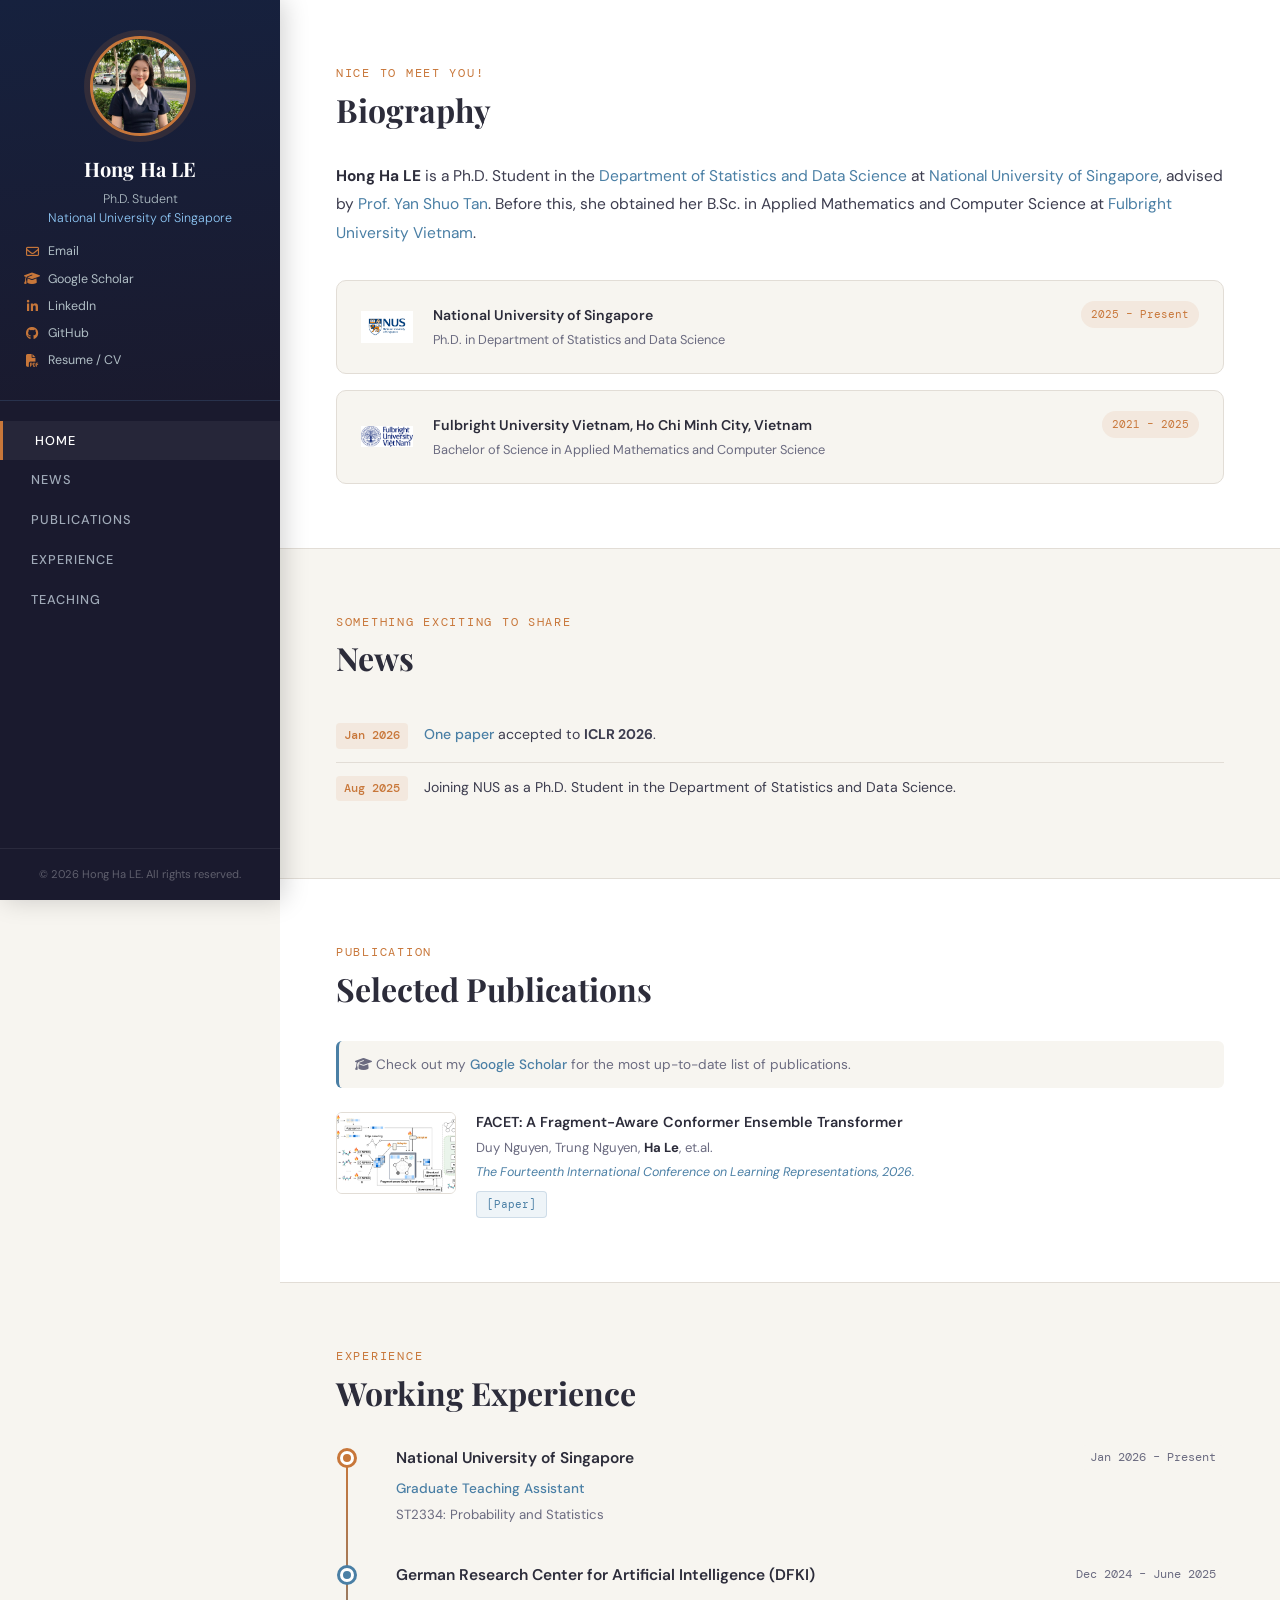
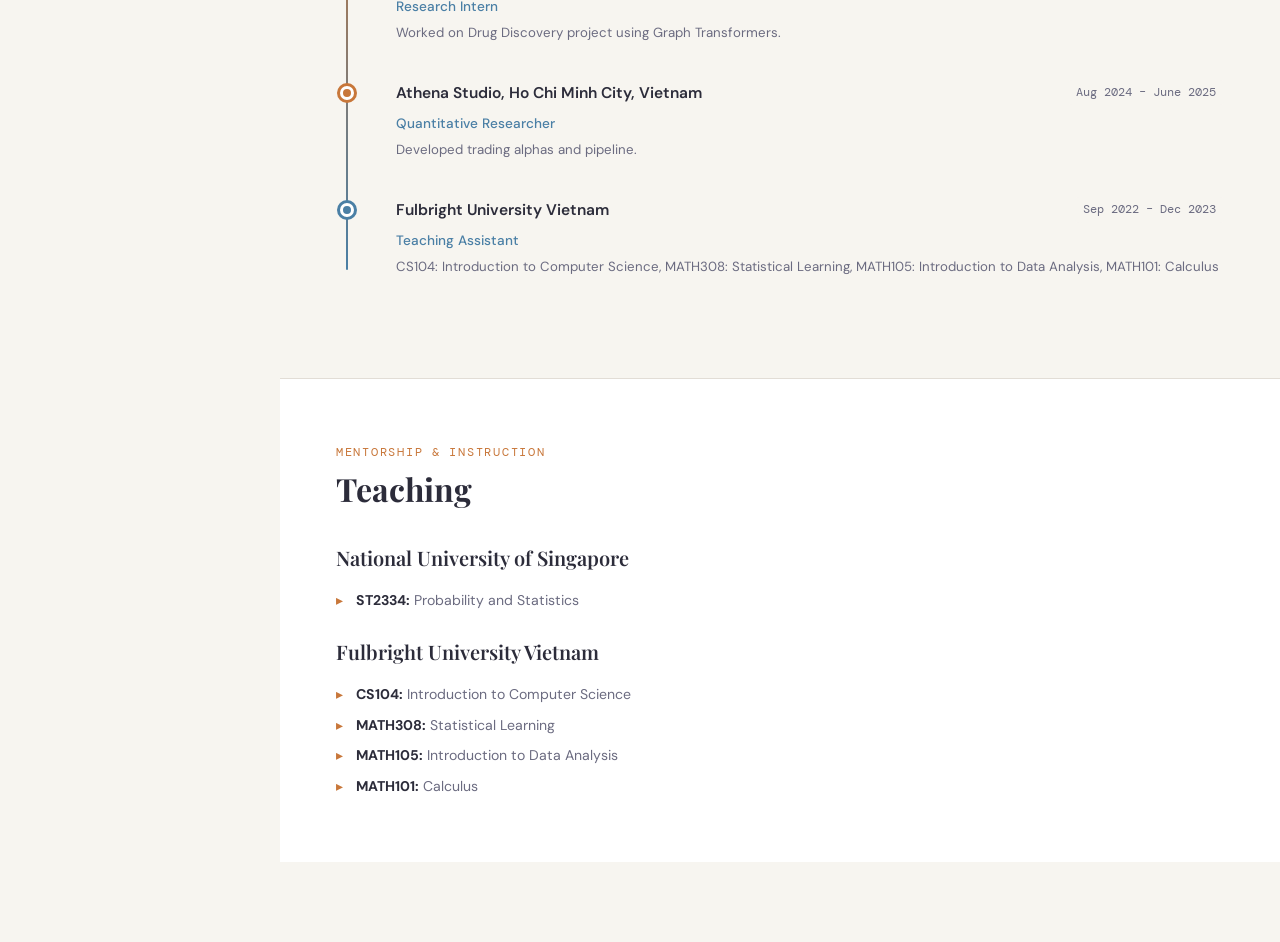
==== index.html @ c708ef9e "Initial portfolio deployment" ====
<!DOCTYPE HTML>
<html lang="en">

<head>
  <meta charset="utf-8">
  <meta name="viewport" content="width=device-width, initial-scale=1">
  <title> Ha Le</title>
  <link
    href="https://fonts.googleapis.com/css2?family=Playfair+Display:ital,wght@0,400;0,600;0,700;1,400&family=DM+Sans:wght@300;400;500;600&family=DM+Mono:wght@400;500&display=swap"
    rel="stylesheet">
  <link rel="stylesheet" href="https://cdnjs.cloudflare.com/ajax/libs/font-awesome/6.5.0/css/all.min.css">
  <link rel="stylesheet" href="css/style.css">
  <link rel="icon" type="image/jpeg" href="images/avatar.jpg">
</head>

<body>

  <!-- Mobile menu button -->
  <button class="mobile-toggle" id="mobileToggle" aria-label="Open menu">
    <i class="fa fa-bars"></i> Menu
  </button>

  <!-- ── SIDEBAR ──────────────────────────────────────────── -->
  <aside id="sidebar">
    <div class="sidebar-top">
      <div class="avatar-wrap">
        <!-- Replace src with your photo, or remove img for the placeholder icon -->
        <img src="images/avatar.jpg" alt="Hong Ha LE">
        <div class="avatar-placeholder"><i class="fa-solid fa-user"></i></div>
      </div>
      <div class="sidebar-name">Hong Ha LE</div>
      <div class="sidebar-role">
        Ph.D. Student<br>
        <a href="https://nus.edu.sg" target="_blank">National University of Singapore</a>
      </div>
      <div class="sidebar-links">
        <a href="mailto:hongha@u.nus.edu"><i class="fa-regular fa-envelope"></i> Email </a>
        <a href="https://scholar.google.com/citations?user=NXaNcBgAAAAJ&hl=en" target="_blank"><i
            class="fa-solid fa-graduation-cap"></i> Google Scholar</a>
        <a href="https://www.linkedin.com/in/hale30/" target="_blank"><i class="fa-brands fa-linkedin-in"></i>
          LinkedIn</a>
        <a href="https://github.com/lthha" target="_blank"><i class="fa-brands fa-github"></i> GitHub</a>
        <a href="resume.pdf" target="_blank"><i class="fa-solid fa-file-pdf"></i> Resume / CV</a>
      </div>
    </div>

    <nav>
      <ul>
        <li><a href="#home" class="nav-link active">Home</a></li>
        <li><a href="#news" class="nav-link">News</a></li>
        <li><a href="#publications" class="nav-link">Publications</a></li>
        <li><a href="#experience" class="nav-link">Experience</a></li>
        <!-- <li><a href="#research" class="nav-link">Research</a></li> -->
        <!-- <li><a href="#blog" class="nav-link">Blog</a></li> -->
        <li><a href="#teaching" class="nav-link">Teaching</a></li>
        <!-- <li><a href="#misc" class="nav-link">Misc</a></li> -->
      </ul>
    </nav>

    <div class="sidebar-footer">
      &copy; <span id="year"></span> Hong Ha LE. All rights reserved.
    </div>
  </aside>

  <!-- ── MAIN ─────────────────────────────────────────────── -->
  <main id="main">

    <!-- HOME -->
    <section class="section" id="home">
      <div class="fade-in">
        <div class="section-meta">Nice to meet you!</div>
        <h2 class="section-title">Biography</h2>
      </div>

      <p class="bio-text fade-in">
        <strong>Hong Ha LE</strong> is a Ph.D. Student in the <a href="https://www.stat.nus.edu.sg/">Department of
          Statistics and Data Science</a>
        at <a href="https://nus.edu.sg">National University of Singapore</a>, advised by <a
          href="https://sites.google.com/view/yanshuotan/">Prof. Yan Shuo Tan</a>.
        <!-- Her research focuses on In-context Learning. -->
        Before this, she obtained her B.Sc. in Applied Mathematics and Computer Science at <a
          href="https://fulbright.edu.vn/">Fulbright University Vietnam</a>.
      </p>

      <div class="edu-cards fade-in">
        <div class="edu-card">
          <img class="edu-logo" style="object-fit: contain; background: transparent;"
            src="images/nus_logo_full-horizontal.jpg" alt="NUS">
          <div class="edu-info">
            <h4>National University of Singapore</h4>
            <p>Ph.D. in Department of Statistics and Data Science</p>
          </div>
          <span class="edu-badge">2025 – Present</span>
        </div>
        <div class="edu-card">
          <img class="edu-logo" style="object-fit: contain; background: transparent;" src="images/fulbright_logo.webp"
            alt="Fulbright">
          <div class="edu-info">
            <h4>Fulbright University Vietnam, Ho Chi Minh City, Vietnam</h4>
            <p>Bachelor of Science in Applied Mathematics and Computer Science</p>
          </div>
          <span class="edu-badge">2021 – 2025</span>
        </div>
      </div>
    </section>

    <!-- NEWS -->
    <section class="section" id="news">
      <div class="fade-in">
        <div class="section-meta">Something Exciting to Share</div>
        <h2 class="section-title">News</h2>
      </div>

      <ul class="news-list">
        <li class="news-item fade-in">
          <span class="news-date">Jan 2026</span>
          <span class="news-text"><a href="https://openreview.net/pdf?id=cpwbXHvd2h">One paper</a> accepted to
            <strong>ICLR 2026</strong>.</span>
        </li>
        <li class="news-item fade-in">
          <span class="news-date">Aug 2025</span>
          <span class="news-text">Joining NUS as a Ph.D. Student in the Department of Statistics and Data
            Science.</span>
        </li>
      </ul>
    </section>

    <!-- PUBLICATIONS -->
    <section class="section" id="publications">
      <div class="fade-in">
        <div class="section-meta">Publication</div>
        <h2 class="section-title">Selected Publications</h2>
      </div>

      <div class="scholar-note fade-in">
        <i class="fa-solid fa-graduation-cap"></i>
        Check out my <a href="https://scholar.google.com/citations?user=NXaNcBgAAAAJ&hl=en" target="_blank">Google
          Scholar</a> for the most up-to-date list of publications.
      </div>

      <div class="pub-list">

        <div class="pub-item fade-in">
          <div class="pub-thumb">
            <img src="images/publications/FACET.png" alt="FACET">
          </div>
          <div class="pub-body">
            <div class="pub-title">FACET: A Fragment-Aware Conformer Ensemble Transformer</div>
            <div class="pub-authors">Duy Nguyen, Trung Nguyen, <strong>Ha Le</strong>, et.al.</div>
            <div class="pub-venue">The Fourteenth International Conference on Learning Representations, 2026.</div>
            <div class="pub-links">
              <a class="pub-link" href="https://openreview.net/pdf?id=cpwbXHvd2h" target="_blank">[Paper]</a>
            </div>
          </div>
        </div>
      </div>
    </section>

    <!-- EXPERIENCE -->
    <section class="section" id="experience">
      <div class="fade-in">
        <div class="section-meta">Experience</div>
        <h2 class="section-title">Working Experience</h2>
      </div>

      <div class="timeline">
        <div class="timeline-item">
          <div class="timeline-dot"></div>
          <div class="tl-header">
            <div class="tl-company"><a href="https://nus.edu.sg/" target="_blank">National University of
                Singapore</a></div>
            <span class="tl-date">Jan 2026 – Present</span>
          </div>
          <div class="tl-role">Graduate Teaching Assistant</div>
          <div class="tl-desc">ST2334: Probability and Statistics</div>
        </div>

        <div class="timeline-item">
          <div class="timeline-dot"></div>
          <div class="tl-header">
            <div class="tl-company"><a href="https://www.dfki.de/en" target="_blank">German Research Center for
                Artificial Intelligence (DFKI)</a></div>
            <span class="tl-date">Dec 2024 – June 2025</span>
          </div>
          <div class="tl-role">Research Intern</div>
          <div class="tl-desc">Worked on Drug Discovery project using Graph Transformers.</div>
        </div>

        <div class="timeline-item">
          <div class="timeline-dot"></div>
          <div class="tl-header">
            <div class="tl-company"><a href="https://athena.studio/" target="_blank">Athena Studio, Ho Chi Minh City,
                Vietnam</a></div>
            <span class="tl-date">Aug 2024 – June 2025</span>
          </div>
          <div class="tl-role">Quantitative Researcher</div>
          <div class="tl-desc">Developed trading alphas and pipeline.</div>
        </div>

        <div class="timeline-item">
          <div class="timeline-dot"></div>
          <div class="tl-header">
            <div class="tl-company"><a href="https://fulbright.edu.vn/" target="_blank">Fulbright University Vietnam</a>
            </div>
            <span class="tl-date">Sep 2022 – Dec 2023</span>
          </div>
          <div class="tl-role">Teaching Assistant</div>
          <div class="tl-desc">CS104: Introduction to Computer Science, MATH308: Statistical Learning, MATH105:
            Introduction to Data Analysis, MATH101: Calculus</div>
        </div>

      </div>
    </section>

    <!-- RESEARCH (commented out)
    <section class="section" id="research">
      <div class="fade-in">
        <div class="section-meta">Research Activities</div>
        <h2 class="section-title">On-going Projects</h2>
      </div>

      <div class="project-cards">

        <div class="proj-card fade-in">
          <div class="proj-img">
            🔬
          </div>
          <div class="proj-body">
            <div class="proj-title">Project Title One <a href="#" target="_blank">[Project Page]</a></div>
            <p class="proj-meta"><strong>Your Name</strong> leads the AI/ML component of this project.</p>
            <p class="proj-pi"><em>PI:</em> Prof. Advisor Name. <em>Collaborators:</em> Name A, Name B.</p>
          </div>
        </div>

      </div>

      <div class="services-section fade-in">
        <h3>Services</h3>
      </div>
    </section>
    -->

    <!-- BLOG (commented out)
    <section class="section" id="blog">
      <div class="fade-in">
        <div class="section-meta">Thoughts & Writing</div>
        <h2 class="section-title">Blog</h2>
      </div>

      <div class="blog-grid">

        <article class="blog-card fade-in">
          <div class="blog-card-top">
            <span class="blog-tag">Research</span>
            <span class="blog-date">Mar 2026</span>
          </div>
          <h3 class="blog-title">
            <a href="post.html?post=coursework">Empirical Transfer Bounds in ICL</a>
          </h3>
          <p class="blog-excerpt">
            A short 1–2 sentence summary of what this post is about. Keep it punchy so readers want to click through.
          </p>
          <a class="blog-read-more" href="post.html?post=coursework">Read more →</a>
        </article>

      </div>
    </section>
    -->

    <!-- ── TEACHING ──────────────────────────────────────── -->
    <section class="section" id="teaching">
      <div class="fade-in">
        <div class="section-meta">Mentorship & Instruction</div>
        <h2 class="section-title">Teaching</h2>
      </div>

      <div class="services-section fade-in">
        <h3>National University of Singapore</h3>
        <ul class="service-list" style="margin-bottom: 24px;">
          <li><b>ST2334:</b> Probability and Statistics</li>
        </ul>

        <h3>Fulbright University Vietnam</h3>
        <ul class="service-list">
          <li><b>CS104:</b> Introduction to Computer Science</li>
          <li><b>MATH308:</b> Statistical Learning</li>
          <li><b>MATH105:</b> Introduction to Data Analysis</li>
          <li><b>MATH101:</b> Calculus</li>
        </ul>
      </div>
    </section>

    <!--
    <section class="section" id="misc">
      <div class="fade-in">
        <div class="section-meta">About Me & Memorable Moments</div>
        <h2 class="section-title">Miscellaneous</h2>
      </div>

      <div class="misc-grid">
        <div class="misc-card fade-in">
          <div class="misc-card-placeholder">🏆</div>
          <div class="misc-card-body">
            <div class="misc-card-title">Award Name – Institution</div>
            <div class="misc-card-date">April 2025</div>
          </div>
        </div>
      </div>

      <div class="collapse-panels fade-in">
        <div class="cpanel" id="cp-news">
          <div class="cpanel-header" onclick="togglePanel('cp-news')">
            In the News
            <i class="fa fa-chevron-down cpanel-chevron"></i>
          </div>
          <div class="cpanel-body">
            <div class="cpanel-inner">
              <ol>
                <li><a href="#" target="_blank">News article title – Source, Year</a></li>
                <li><a href="#" target="_blank">Another news feature or interview</a></li>
                <li><a href="#" target="_blank">Press coverage or media appearance</a></li>
              </ol>
            </div>
          </div>
        </div>

        <div class="cpanel" id="cp-achiev">
          <div class="cpanel-header" onclick="togglePanel('cp-achiev')">
            Undergraduate Achievements
            <i class="fa fa-chevron-down cpanel-chevron"></i>
          </div>
          <div class="cpanel-body">
            <div class="cpanel-inner">
              <ol>
                <li>Regional Winner in [Field] – <a href="#" target="_blank">Award Program Name</a></li>
                <li>First prize in [Competition Name], Year</li>
                <li>Third prize in <a href="#" target="_blank">Challenge Name</a></li>
              </ol>
            </div>
          </div>
        </div>

        <div class="cpanel" id="cp-about">
          <div class="cpanel-header" onclick="togglePanel('cp-about')">
            About Me
            <i class="fa fa-chevron-down cpanel-chevron"></i>
          </div>
          <div class="cpanel-body">
            <div class="cpanel-inner">
              <ul>
                <li>I was born in <a href="#" target="_blank">City, Country</a>. [A fun personal fact or link!]</li>
                <li>In my free time I enjoy [hobby 1], [hobby 2], and [hobby 3].</li>
                <li>Favorite quote: <em>"Quote that inspires you."</em></li>
              </ul>
            </div>
          </div>
        </div>
      </div>

      <div class="visitors-map-wrap fade-in">
        <div class="visitors-map-label">🌏 Visitors around the world</div>
        <script type="text/javascript" id="clustrmaps" src="//clustrmaps.com/map_v2.js?d=YOUR_MAP_ID&cl=ffffff&w=a"></script>
        <noscript>
          <a href="https://clustrmaps.com" title="Visitor Map">
            <img src="//clustrmaps.com/map_v2.png?d=YOUR_MAP_ID" alt="Visitor Map" style="width:100%;border-radius:12px;" />
          </a>
        </noscript>
      </div>
    </section>
    -->

  </main>

  <script src="js/main.js"></script>
</body>

</html>
---- css/style.css ----
/* ── RESET & VARIABLES ─────────────────────────────── */
*,
*::before,
*::after {
  box-sizing: border-box;
  margin: 0;
  padding: 0;
}

:root {
  --bg: #f7f5f0;
  --surface: #ffffff;
  --sidebar: #1a1a2e;
  --sidebar-alt: #16213e;
  --accent: #c8773a;
  --accent2: #4a7fa5;
  --text: #2c2c3a;
  --muted: #6b6b80;
  --border: #e2ddd6;
  --tag-bg: #eef4f8;
  --timeline-line: #d0c9be;
  --serif: 'Playfair Display', Georgia, serif;
  --sans: 'DM Sans', sans-serif;
  --mono: 'DM Mono', monospace;
  --sidebar-w: 280px;
  --trans: 0.25s ease;
}

html {
  scroll-behavior: smooth;
}

body {
  font-family: var(--sans);
  background: var(--bg);
  color: var(--text);
  display: flex;
  min-height: 100vh;
  font-size: 15px;
  line-height: 1.7;
}

a {
  color: var(--accent2);
  text-decoration: none;
  transition: color var(--trans);
}

a:hover {
  color: var(--accent);
}

/* ── SIDEBAR ────────────────────────────────────────── */
#sidebar {
  position: fixed;
  top: 0;
  left: 0;
  width: var(--sidebar-w);
  height: 100vh;
  background: var(--sidebar);
  color: #e8e4da;
  display: flex;
  flex-direction: column;
  overflow-y: auto;
  z-index: 100;
  box-shadow: 4px 0 24px rgba(0, 0, 0, 0.18);
}

.sidebar-top {
  padding: 36px 24px 28px;
  text-align: center;
  border-bottom: 1px solid rgba(255, 255, 255, 0.08);
  background: linear-gradient(175deg, var(--sidebar-alt) 0%, var(--sidebar) 100%);
}

.avatar-wrap {
  width: 100px;
  height: 100px;
  border-radius: 50%;
  margin: 0 auto 16px;
  border: 3px solid var(--accent);
  overflow: hidden;
  background: #2d3561;
  display: flex;
  align-items: center;
  justify-content: center;
  box-shadow: 0 0 0 6px rgba(200, 119, 58, 0.15);
  position: relative;
}

.avatar-wrap img {
  position: absolute;
  top: 0;
  left: 0;
  width: 100%;
  height: 100%;
  object-fit: cover;
  z-index: 2;
}

.avatar-placeholder {
  font-size: 40px;
  color: rgba(255, 255, 255, 0.4);
  z-index: 1;
}

.sidebar-name {
  font-family: var(--serif);
  font-size: 1.25rem;
  font-weight: 700;
  color: #fff;
  letter-spacing: 0.01em;
  margin-bottom: 4px;
}

.sidebar-role {
  font-size: 0.78rem;
  color: #b0bec5;
  font-weight: 300;
  margin-bottom: 4px;
  line-height: 1.5;
}

.sidebar-role a {
  color: #90caf9;
}

.sidebar-role a:hover {
  color: var(--accent);
}

.sidebar-links {
  margin-top: 14px;
  display: flex;
  flex-direction: column;
  gap: 6px;
  text-align: left;
}

.sidebar-links a {
  color: #b0bec5;
  font-size: 0.78rem;
  display: flex;
  align-items: center;
  gap: 8px;
  transition: color var(--trans);
}

.sidebar-links a:hover {
  color: var(--accent);
}

.sidebar-links i {
  width: 16px;
  text-align: center;
  color: var(--accent);
  font-size: 0.8rem;
}

/* NAV */
#sidebar nav {
  padding: 20px 0;
  flex: 1;
}

#sidebar nav ul {
  list-style: none;
}

#sidebar nav ul li a {
  display: block;
  padding: 9px 28px;
  color: #a0aab8;
  font-size: 0.8rem;
  font-weight: 500;
  letter-spacing: 0.08em;
  text-transform: uppercase;
  transition: all var(--trans);
  border-left: 3px solid transparent;
}

#sidebar nav ul li a:hover,
#sidebar nav ul li a.active {
  color: #fff;
  border-left-color: var(--accent);
  background: rgba(255, 255, 255, 0.05);
  padding-left: 32px;
}

.sidebar-footer {
  padding: 16px 24px;
  font-size: 0.7rem;
  color: rgba(255, 255, 255, 0.3);
  text-align: center;
  border-top: 1px solid rgba(255, 255, 255, 0.07);
}

/* ── MAIN CONTENT ───────────────────────────────────── */
#main {
  margin-left: var(--sidebar-w);
  flex: 1;
  padding: 0 0 80px;
}

/* ── SECTION SHELL ──────────────────────────────────── */
.section {
  padding: 64px 56px;
  border-bottom: 1px solid var(--border);
}

.section:last-child {
  border-bottom: none;
}

.section-meta {
  font-family: var(--mono);
  font-size: 0.72rem;
  color: var(--accent);
  letter-spacing: 0.15em;
  text-transform: uppercase;
  margin-bottom: 6px;
}

.section-title {
  font-family: var(--serif);
  font-size: 2rem;
  font-weight: 700;
  color: var(--text);
  margin-bottom: 32px;
  line-height: 1.25;
}

/* ── HOME / BIOGRAPHY ───────────────────────────────── */
#home {
  background: var(--surface);
}

.bio-text {
  font-size: 0.97rem;
  line-height: 1.85;
  color: #3d3d4f;
  margin-bottom: 32px;
}

.bio-text strong {
  color: var(--text);
}

/* Education cards */
.edu-cards {
  display: flex;
  flex-direction: column;
  gap: 16px;
}

.edu-card {
  background: var(--bg);
  border: 1px solid var(--border);
  border-radius: 10px;
  padding: 20px 24px;
  display: flex;
  align-items: center;
  gap: 20px;
  transition: box-shadow var(--trans), transform var(--trans);
}

.edu-card:hover {
  box-shadow: 0 6px 24px rgba(0, 0, 0, 0.07);
  transform: translateY(-2px);
}

.edu-logo {
  width: 52px;
  height: 52px;
  border-radius: 8px;
  background: #d0e8f2;
  display: flex;
  align-items: center;
  justify-content: center;
  flex-shrink: 0;
  font-size: 1.4rem;
  color: var(--accent2);
}

.edu-info h4 {
  font-weight: 600;
  font-size: 0.88rem;
  color: var(--text);
  margin-bottom: 2px;
}

.edu-info p {
  font-size: 0.8rem;
  color: var(--muted);
  margin: 0;
  line-height: 1.5;
}

.edu-badge {
  margin-left: auto;
  font-family: var(--mono);
  font-size: 0.7rem;
  color: var(--accent);
  background: rgba(200, 119, 58, 0.1);
  padding: 4px 10px;
  border-radius: 20px;
  white-space: nowrap;
  align-self: flex-start;
}

/* ── NEWS ───────────────────────────────────────────── */
#news {
  background: var(--bg);
}

.news-list {
  list-style: none;
  display: flex;
  flex-direction: column;
  gap: 0;
}

.news-item {
  display: flex;
  gap: 16px;
  padding: 13px 0;
  border-bottom: 1px solid var(--border);
  align-items: baseline;
  transition: background var(--trans);
}

.news-item:last-child {
  border-bottom: none;
}

.news-date {
  font-family: var(--mono);
  font-size: 0.72rem;
  color: var(--accent);
  background: rgba(200, 119, 58, 0.1);
  padding: 3px 8px;
  border-radius: 4px;
  white-space: nowrap;
  flex-shrink: 0;
  font-weight: 500;
}

.news-text {
  font-size: 0.88rem;
  color: #3d3d4f;
  line-height: 1.6;
}

.news-text a {
  font-weight: 500;
}

/* ── PUBLICATIONS ───────────────────────────────────── */
#publications {
  background: var(--surface);
}

.pub-list {
  display: flex;
  flex-direction: column;
  gap: 24px;
}

.pub-item {
  display: flex;
  gap: 20px;
  padding-bottom: 24px;
  border-bottom: 1px solid var(--border);
  align-items: flex-start;
}

.pub-item:last-child {
  border-bottom: none;
  padding-bottom: 0;
}

.pub-thumb {
  width: 120px;
  height: 82px;
  flex-shrink: 0;
  border-radius: 6px;
  background: linear-gradient(135deg, #e8f0f8 0%, #d0dff0 100%);
  display: flex;
  align-items: center;
  justify-content: center;
  font-size: 1.8rem;
  color: rgba(74, 127, 165, 0.4);
  overflow: hidden;
  border: 1px solid var(--border);
}

.pub-thumb img {
  width: 100%;
  height: 100%;
  object-fit: cover;
}

.pub-body {
  flex: 1;
}

.pub-title {
  font-size: 0.9rem;
  font-weight: 600;
  color: var(--text);
  line-height: 1.5;
  margin-bottom: 4px;
}

.pub-authors {
  font-size: 0.82rem;
  color: var(--muted);
  line-height: 1.55;
  margin-bottom: 4px;
}

.pub-authors strong {
  color: var(--text);
}

.pub-venue {
  font-size: 0.78rem;
  color: var(--accent2);
  font-style: italic;
  margin-bottom: 8px;
}

.pub-links {
  display: flex;
  gap: 8px;
  flex-wrap: wrap;
}

.pub-link {
  font-family: var(--mono);
  font-size: 0.7rem;
  padding: 3px 10px;
  border-radius: 4px;
  background: var(--tag-bg);
  color: var(--accent2);
  border: 1px solid rgba(74, 127, 165, 0.2);
  transition: all var(--trans);
}

.pub-link:hover {
  background: var(--accent2);
  color: #fff;
  border-color: var(--accent2);
}

/* ── EXPERIENCE TIMELINE ────────────────────────────── */
#experience {
  background: var(--bg);
}

.timeline {
  position: relative;
  padding-left: 32px;
}

.timeline::before {
  content: '';
  position: absolute;
  left: 10px;
  top: 8px;
  bottom: 8px;
  width: 2px;
  background: linear-gradient(to bottom, var(--accent), var(--accent2));
  border-radius: 2px;
}

.timeline-item {
  position: relative;
  margin-bottom: 36px;
  padding-left: 28px;
  opacity: 0;
  transform: translateX(-16px);
  transition: opacity 0.5s, transform 0.5s;
}

.timeline-item.visible {
  opacity: 1;
  transform: translateX(0);
}

.timeline-dot {
  position: absolute;
  left: -28px;
  top: 6px;
  width: 14px;
  height: 14px;
  border-radius: 50%;
  background: var(--accent);
  border: 3px solid var(--surface);
  box-shadow: 0 0 0 3px var(--accent);
}

.timeline-item:nth-child(even) .timeline-dot {
  background: var(--accent2);
  box-shadow: 0 0 0 3px var(--accent2);
}

.tl-header {
  display: flex;
  align-items: flex-start;
  gap: 12px;
  margin-bottom: 6px;
  flex-wrap: wrap;
}

.tl-company {
  font-weight: 600;
  font-size: 0.97rem;
  color: var(--text);
  flex: 1;
}

.tl-company a {
  color: var(--text);
}

.tl-company a:hover {
  color: var(--accent);
}

.tl-date {
  font-family: var(--mono);
  font-size: 0.72rem;
  color: var(--muted);
  padding: 3px 8px;
  background: var(--bg);
  border-radius: 4px;
  white-space: nowrap;
}

.tl-role {
  font-size: 0.85rem;
  color: var(--accent2);
  font-weight: 500;
  margin-bottom: 4px;
}

.tl-desc {
  font-size: 0.83rem;
  color: var(--muted);
  line-height: 1.65;
}

/* ── RESEARCH PROJECTS ──────────────────────────────── */
#research {
  background: var(--surface);
}

.project-cards {
  display: flex;
  flex-direction: column;
  gap: 20px;
  margin-bottom: 40px;
}

.proj-card {
  background: var(--surface);
  border: 1px solid var(--border);
  border-radius: 10px;
  overflow: hidden;
  display: flex;
  gap: 0;
  transition: box-shadow var(--trans);
}

.proj-card:hover {
  box-shadow: 0 8px 30px rgba(0, 0, 0, 0.09);
}

.proj-img {
  width: 180px;
  flex-shrink: 0;
  background: linear-gradient(135deg, #d0e8f2 0%, #b8d4e8 100%);
  display: flex;
  align-items: center;
  justify-content: center;
  font-size: 3rem;
  color: rgba(74, 127, 165, 0.5);
}

.proj-img img {
  width: 100%;
  height: 100%;
  object-fit: cover;
}

.proj-body {
  padding: 20px 24px;
  flex: 1;
}

.proj-title {
  font-weight: 600;
  font-size: 0.97rem;
  color: var(--text);
  margin-bottom: 4px;
}

.proj-title a {
  color: var(--text);
}

.proj-meta {
  font-size: 0.8rem;
  color: var(--muted);
  line-height: 1.6;
  margin-bottom: 4px;
}

.proj-pi {
  font-size: 0.8rem;
  color: var(--muted);
}

.proj-pi em {
  color: var(--accent);
  font-style: normal;
  font-weight: 500;
}

.services-section h3 {
  font-family: var(--serif);
  font-size: 1.25rem;
  font-weight: 600;
  margin-bottom: 14px;
  color: var(--text);
}

.service-list {
  list-style: none;
  display: flex;
  flex-direction: column;
  gap: 8px;
}

.service-list li {
  font-size: 0.88rem;
  color: var(--muted);
  padding-left: 20px;
  position: relative;
  line-height: 1.6;
}

.service-list li::before {
  content: '▸';
  position: absolute;
  left: 0;
  color: var(--accent);
}

.service-list li b {
  color: var(--text);
}

/* ── BLOG ──────────────────────────────────────────── */
#blog {
  background: var(--bg);
}

.blog-grid {
  display: grid;
  grid-template-columns: repeat(auto-fill, minmax(300px, 1fr));
  gap: 24px;
}

.blog-card {
  background: var(--bg);
  border: 1px solid var(--border);
  padding: 28px;
  border-radius: 12px;
  display: flex;
  flex-direction: column;
  transition: transform var(--trans), box-shadow var(--trans);
}

.blog-card:hover {
  transform: translateY(-5px);
  box-shadow: 0 12px 30px rgba(0, 0, 0, 0.08);
}

.blog-card-top {
  display: flex;
  justify-content: space-between;
  align-items: center;
  margin-bottom: 16px;
}

.blog-tag {
  font-family: var(--mono);
  font-size: 0.65rem;
  text-transform: uppercase;
  letter-spacing: 0.1em;
  background: var(--accent2);
  color: #fff;
  padding: 4px 10px;
  border-radius: 4px;
}

.blog-date {
  font-family: var(--mono);
  font-size: 0.7rem;
  color: var(--muted);
}

.blog-title {
  font-family: var(--serif);
  font-size: 1.25rem;
  line-height: 1.4;
  margin-bottom: 12px;
}

.blog-title a {
  color: var(--text);
}

.blog-title a:hover {
  color: var(--accent);
}

.blog-excerpt {
  font-size: 0.88rem;
  color: var(--muted);
  line-height: 1.6;
  margin-bottom: 20px;
  flex: 1;
  /* Pushes the "Read more" to the bottom */
}

.blog-read-more {
  font-family: var(--mono);
  font-size: 0.75rem;
  font-weight: 600;
  color: var(--accent);
  text-transform: uppercase;
  letter-spacing: 0.05em;
  display: inline-flex;
  align-items: center;
  gap: 4px;
}

.blog-read-more:hover {
  gap: 8px;
  /* Simple arrow animation */
}

/* ── TEACHING ───────────────────────────────────────── */
#teaching {
  background: var(--surface);
}

/* ── MISC ───────────────────────────────────────────── */
#misc {
  background: var(--bg);
}

.misc-grid {
  display: grid;
  grid-template-columns: repeat(auto-fill, minmax(240px, 1fr));
  gap: 16px;
  margin-bottom: 36px;
}

.misc-card {
  border-radius: 10px;
  overflow: hidden;
  background: linear-gradient(135deg, #2d3561 0%, #1a1a2e 100%);
  aspect-ratio: 4/3;
  position: relative;
  cursor: pointer;
  display: flex;
  align-items: flex-end;
  transition: transform var(--trans), box-shadow var(--trans);
}

.misc-card:hover {
  transform: scale(1.02);
  box-shadow: 0 12px 30px rgba(0, 0, 0, 0.2);
}

.misc-card-img {
  position: absolute;
  inset: 0;
  width: 100%;
  height: 100%;
  object-fit: cover;
  opacity: 0.7;
  transition: opacity var(--trans);
}

.misc-card:hover .misc-card-img {
  opacity: 0.85;
}

.misc-card-placeholder {
  position: absolute;
  inset: 0;
  display: flex;
  align-items: center;
  justify-content: center;
  font-size: 3rem;
  color: rgba(255, 255, 255, 0.2);
}

.misc-card-body {
  position: relative;
  padding: 12px 16px;
  background: linear-gradient(to top, rgba(0, 0, 0, 0.75) 0%, transparent 100%);
  width: 100%;
}

.misc-card-title {
  font-size: 0.8rem;
  font-weight: 600;
  color: #fff;
  line-height: 1.3;
  margin-bottom: 2px;
}

.misc-card-date {
  font-family: var(--mono);
  font-size: 0.65rem;
  color: rgba(255, 255, 255, 0.6);
}

/* Collapse panels */
.collapse-panels {
  display: flex;
  flex-direction: column;
  gap: 10px;
}

.cpanel {
  border: 1px solid var(--border);
  border-radius: 8px;
  overflow: hidden;
  background: var(--surface);
}

.cpanel-header {
  padding: 14px 20px;
  cursor: pointer;
  display: flex;
  align-items: center;
  justify-content: space-between;
  font-weight: 500;
  font-size: 0.9rem;
  color: var(--text);
  user-select: none;
  transition: background var(--trans);
}

.cpanel-header:hover {
  background: var(--bg);
}

.cpanel-chevron {
  color: var(--muted);
  font-size: 0.8rem;
  transition: transform var(--trans);
}

.cpanel.open .cpanel-chevron {
  transform: rotate(180deg);
}

.cpanel-body {
  max-height: 0;
  overflow: hidden;
  transition: max-height 0.35s ease;
}

.cpanel.open .cpanel-body {
  max-height: 600px;
}

.cpanel-inner {
  padding: 16px 20px;
  border-top: 1px solid var(--border);
}

.cpanel-inner ol,
.cpanel-inner ul {
  padding-left: 20px;
  font-size: 0.85rem;
  color: var(--muted);
  display: flex;
  flex-direction: column;
  gap: 8px;
}

.cpanel-inner li a {
  color: var(--accent2);
}

.cpanel-inner li a:hover {
  color: var(--accent);
}

/* ── SCROLL ANIMATIONS ──────────────────────────────── */
.fade-in {
  opacity: 0;
  transform: translateY(20px);
  transition: opacity 0.55s ease, transform 0.55s ease;
}

.fade-in.visible {
  opacity: 1;
  transform: translateY(0);
}

/* ── MOBILE ─────────────────────────────────────────── */
.mobile-toggle {
  display: none;
  position: fixed;
  top: 16px;
  left: 16px;
  z-index: 200;
  background: var(--sidebar);
  color: #fff;
  border: none;
  border-radius: 8px;
  padding: 10px 14px;
  cursor: pointer;
  font-size: 1rem;
  box-shadow: 0 4px 12px rgba(0, 0, 0, 0.2);
}

@media (max-width: 768px) {
  :root {
    --sidebar-w: 260px;
  }

  #sidebar {
    transform: translateX(-100%);
    transition: transform 0.3s ease;
  }

  #sidebar.open {
    transform: translateX(0);
  }

  #main {
    margin-left: 0;
  }

  .section {
    padding: 48px 24px;
  }

  .mobile-toggle {
    display: flex;
    align-items: center;
    gap: 8px;
  }

  .proj-card {
    flex-direction: column;
  }

  .proj-img {
    width: 100%;
    height: 140px;
  }

  .pub-item {
    flex-direction: column;
  }

  .pub-thumb {
    width: 100%;
    height: 100px;
  }

  .misc-grid {
    grid-template-columns: repeat(2, 1fr);
  }
}

/* ── UTILITY ────────────────────────────────────────── */
.scholar-note {
  font-size: 0.85rem;
  color: var(--muted);
  padding: 12px 16px;
  background: var(--bg);
  border-radius: 6px;
  margin-bottom: 24px;
  border-left: 3px solid var(--accent2);
}

.scholar-note a {
  font-weight: 500;
}

/* ── VISITORS (inside Misc) ────────────────────────── */
.visitors-map-label {
  font-family: var(--serif);
  font-size: 1.05rem;
  font-weight: 600;
  color: var(--text);
  margin-bottom: 16px;
}

.visitors-map-wrap {
  background: var(--bg);
  border: 1px solid var(--border);
  border-radius: 14px;
  padding: 24px;
  margin-top: 36px;
  box-shadow: 0 4px 20px rgba(0, 0, 0, 0.05);
  text-align: center;
  overflow: hidden;
  transition: box-shadow var(--trans);
}

.visitors-map-wrap:hover {
  box-shadow: 0 8px 32px rgba(0, 0, 0, 0.09);
}

/* Make the ClustrMaps iframe/canvas responsive */
.visitors-map-wrap > * {
  max-width: 100%;
}
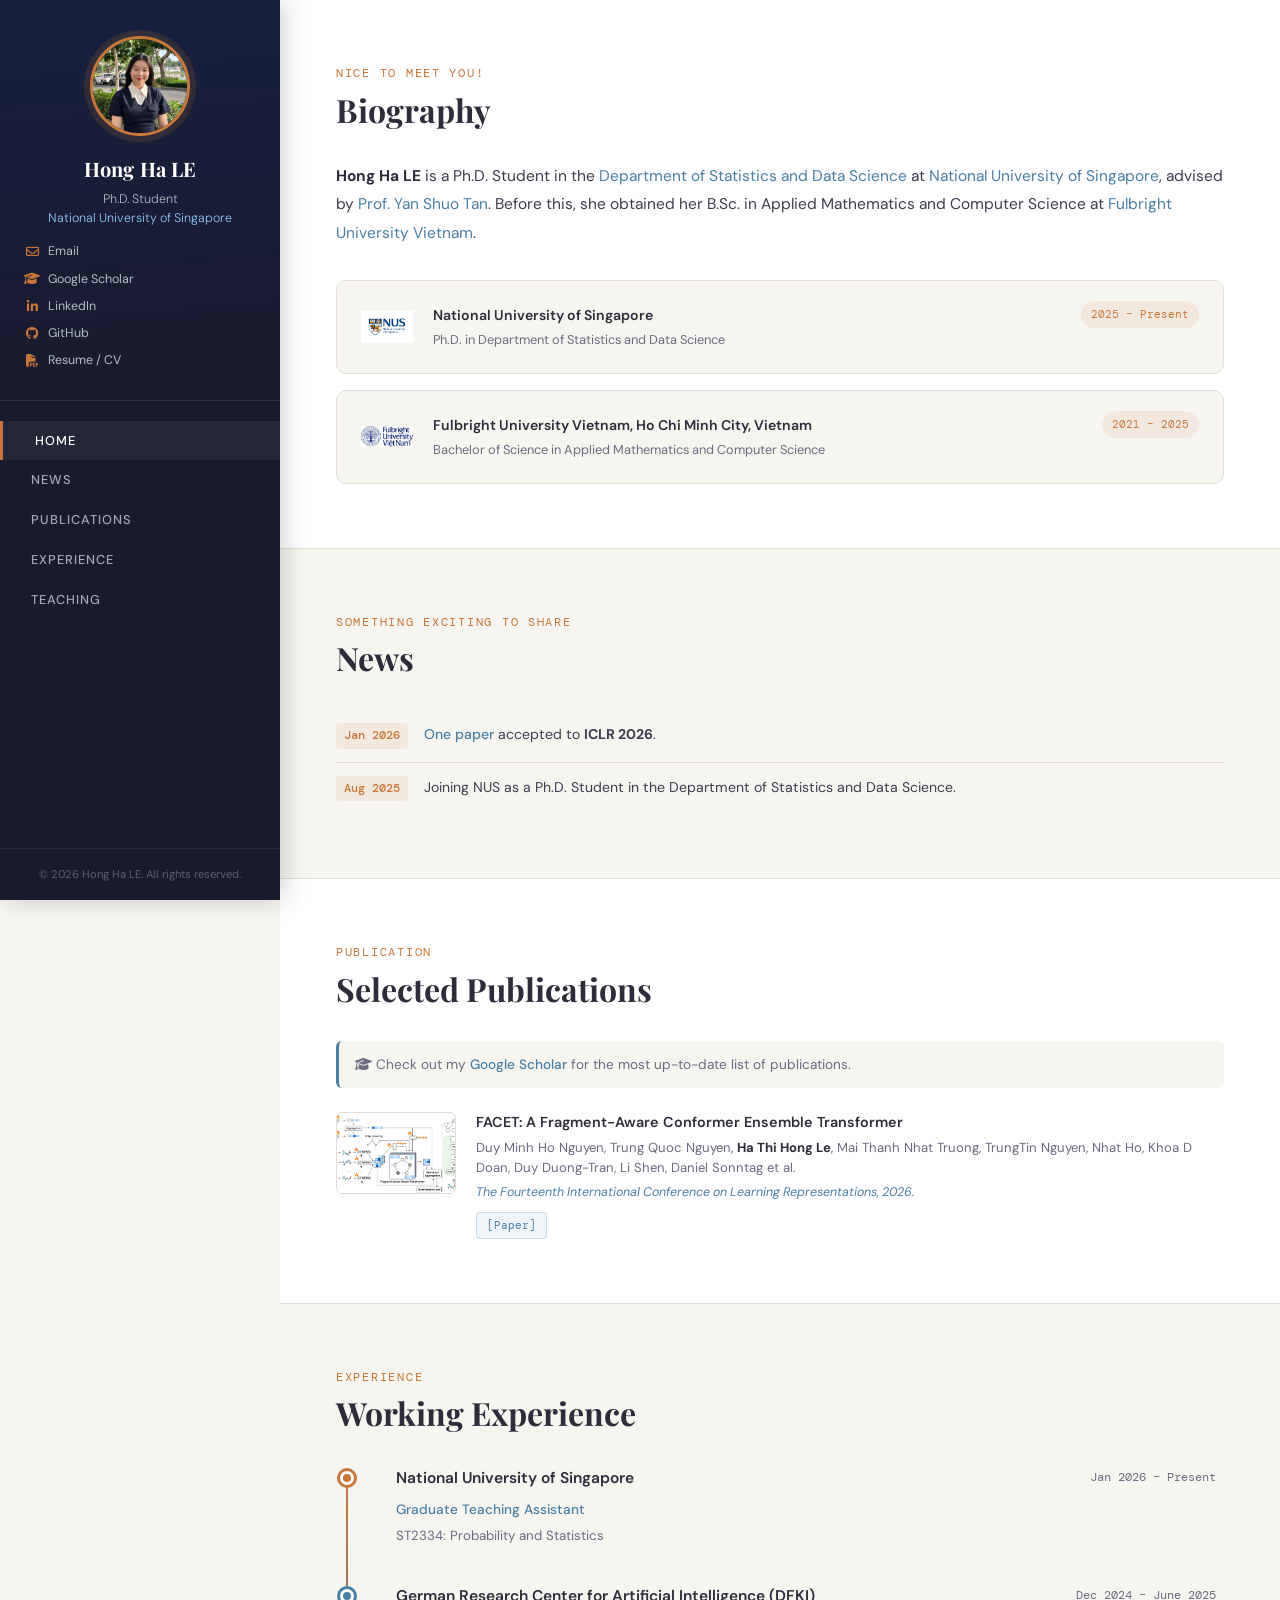
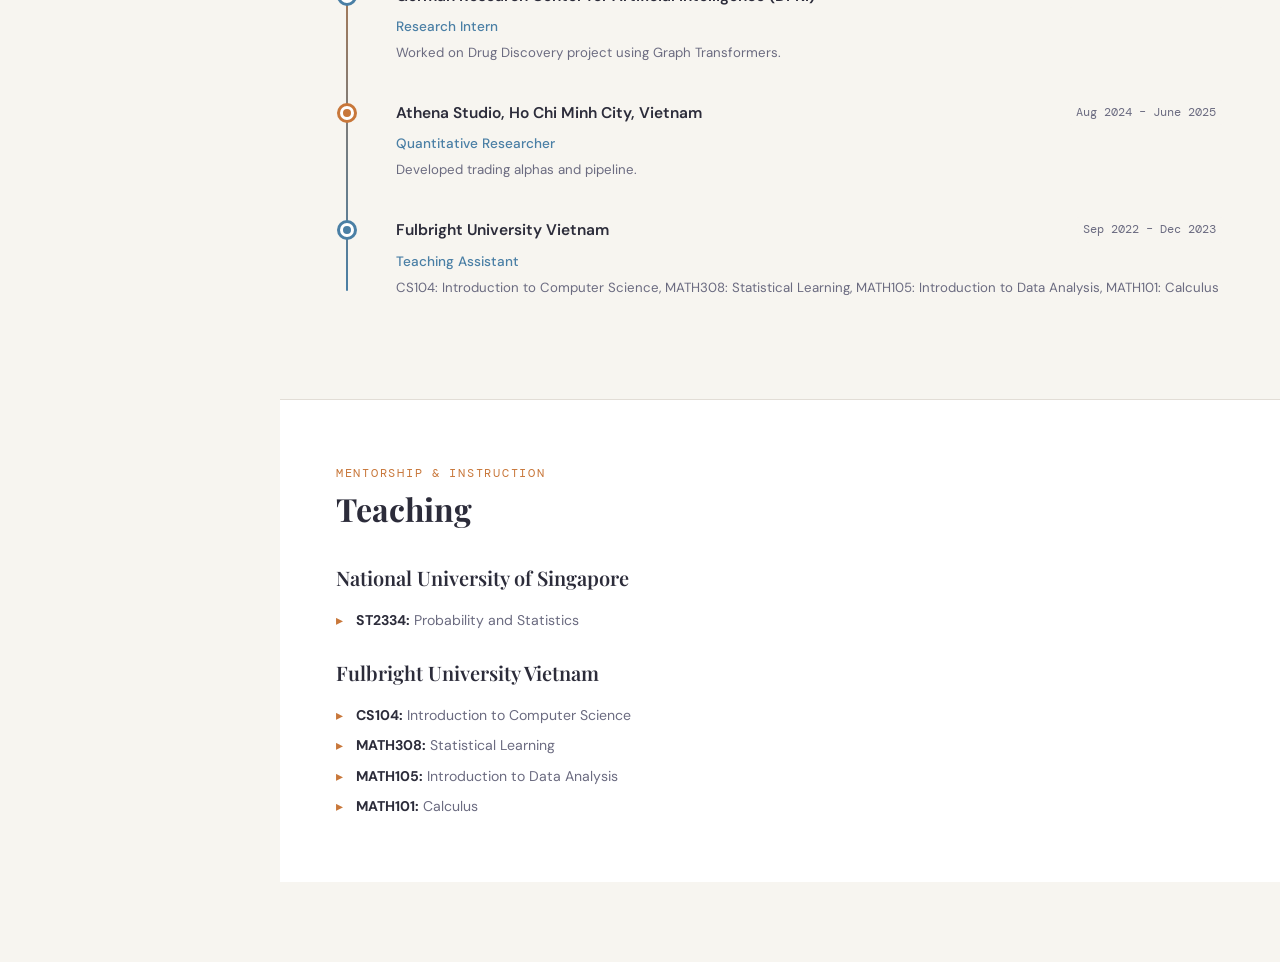
==== commit c7a77f41: "Update FACET paper authors" ====
--- a/index.html
+++ b/index.html
@@ -146,7 +146,7 @@
           </div>
           <div class="pub-body">
             <div class="pub-title">FACET: A Fragment-Aware Conformer Ensemble Transformer</div>
-            <div class="pub-authors">Duy Nguyen, Trung Nguyen, <strong>Ha Le</strong>, et.al.</div>
+            <div class="pub-authors">Duy Minh Ho Nguyen, Trung Quoc Nguyen, <strong>Ha Thi Hong Le</strong>, Mai Thanh Nhat Truong, TrungTin Nguyen, Nhat Ho, Khoa D Doan, Duy Duong-Tran, Li Shen, Daniel Sonntag et al.</div>
             <div class="pub-venue">The Fourteenth International Conference on Learning Representations, 2026.</div>
             <div class="pub-links">
               <a class="pub-link" href="https://openreview.net/pdf?id=cpwbXHvd2h" target="_blank">[Paper]</a>
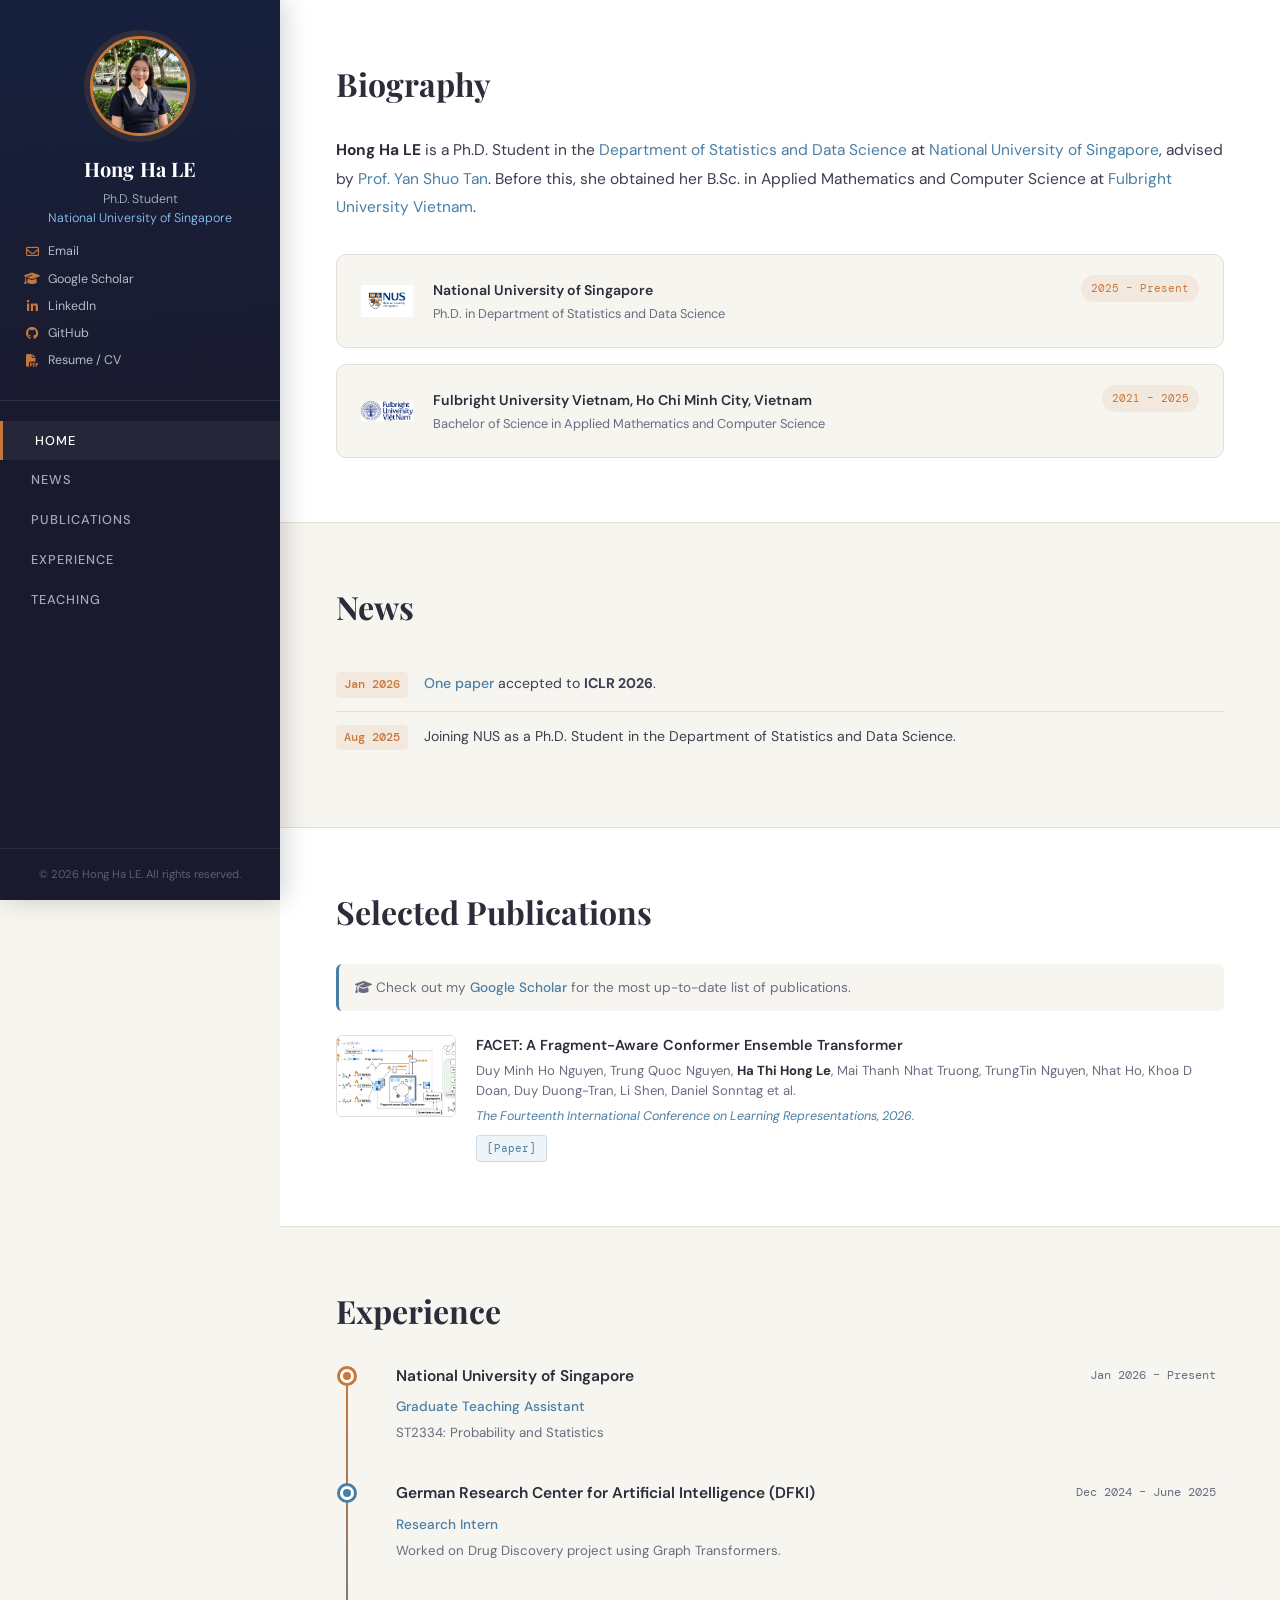
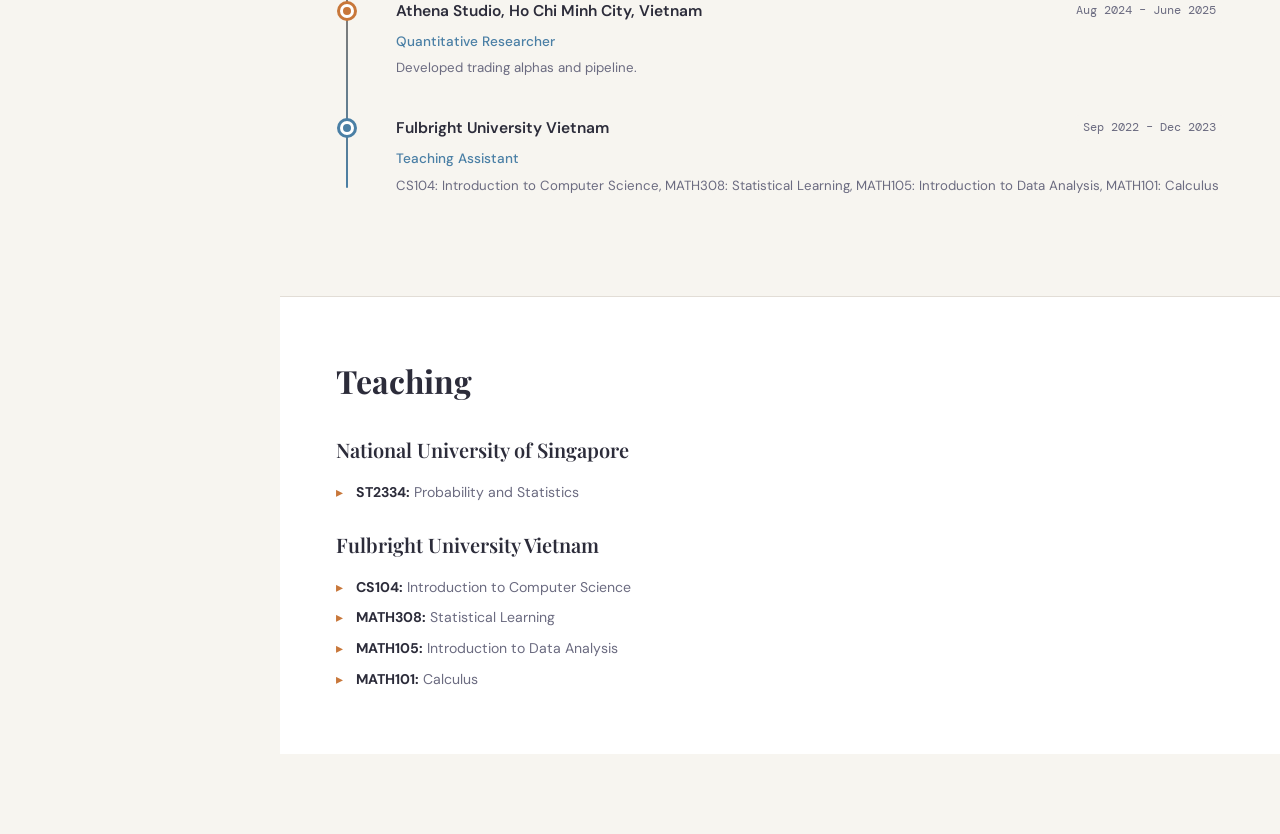
==== commit 946f5f21: "Remove section-meta subtitles; rename Experience heading" ====
--- a/index.html
+++ b/index.html
@@ -68,7 +68,7 @@
     <!-- HOME -->
     <section class="section" id="home">
       <div class="fade-in">
-        <div class="section-meta">Nice to meet you!</div>
+        <!-- <div class="section-meta">Hello there!</div> -->
         <h2 class="section-title">Biography</h2>
       </div>
 
@@ -107,7 +107,7 @@
     <!-- NEWS -->
     <section class="section" id="news">
       <div class="fade-in">
-        <div class="section-meta">Something Exciting to Share</div>
+        <!-- <div class="section-meta">Something Exciting to Share</div> -->
         <h2 class="section-title">News</h2>
       </div>
 
@@ -128,7 +128,7 @@
     <!-- PUBLICATIONS -->
     <section class="section" id="publications">
       <div class="fade-in">
-        <div class="section-meta">Publication</div>
+        <!-- <div class="section-meta">Publication</div> -->
         <h2 class="section-title">Selected Publications</h2>
       </div>
 
@@ -146,7 +146,8 @@
           </div>
           <div class="pub-body">
             <div class="pub-title">FACET: A Fragment-Aware Conformer Ensemble Transformer</div>
-            <div class="pub-authors">Duy Minh Ho Nguyen, Trung Quoc Nguyen, <strong>Ha Thi Hong Le</strong>, Mai Thanh Nhat Truong, TrungTin Nguyen, Nhat Ho, Khoa D Doan, Duy Duong-Tran, Li Shen, Daniel Sonntag et al.</div>
+            <div class="pub-authors">Duy Minh Ho Nguyen, Trung Quoc Nguyen, <strong>Ha Thi Hong Le</strong>, Mai Thanh
+              Nhat Truong, TrungTin Nguyen, Nhat Ho, Khoa D Doan, Duy Duong-Tran, Li Shen, Daniel Sonntag et al.</div>
             <div class="pub-venue">The Fourteenth International Conference on Learning Representations, 2026.</div>
             <div class="pub-links">
               <a class="pub-link" href="https://openreview.net/pdf?id=cpwbXHvd2h" target="_blank">[Paper]</a>
@@ -159,8 +160,7 @@
     <!-- EXPERIENCE -->
     <section class="section" id="experience">
       <div class="fade-in">
-        <div class="section-meta">Experience</div>
-        <h2 class="section-title">Working Experience</h2>
+        <h2 class="section-title">Experience</h2>
       </div>
 
       <div class="timeline">
@@ -270,7 +270,7 @@
     <!-- ── TEACHING ──────────────────────────────────────── -->
     <section class="section" id="teaching">
       <div class="fade-in">
-        <div class="section-meta">Mentorship & Instruction</div>
+        <!-- <div class="section-meta">Mentorship & Instruction</div> -->
         <h2 class="section-title">Teaching</h2>
       </div>
 
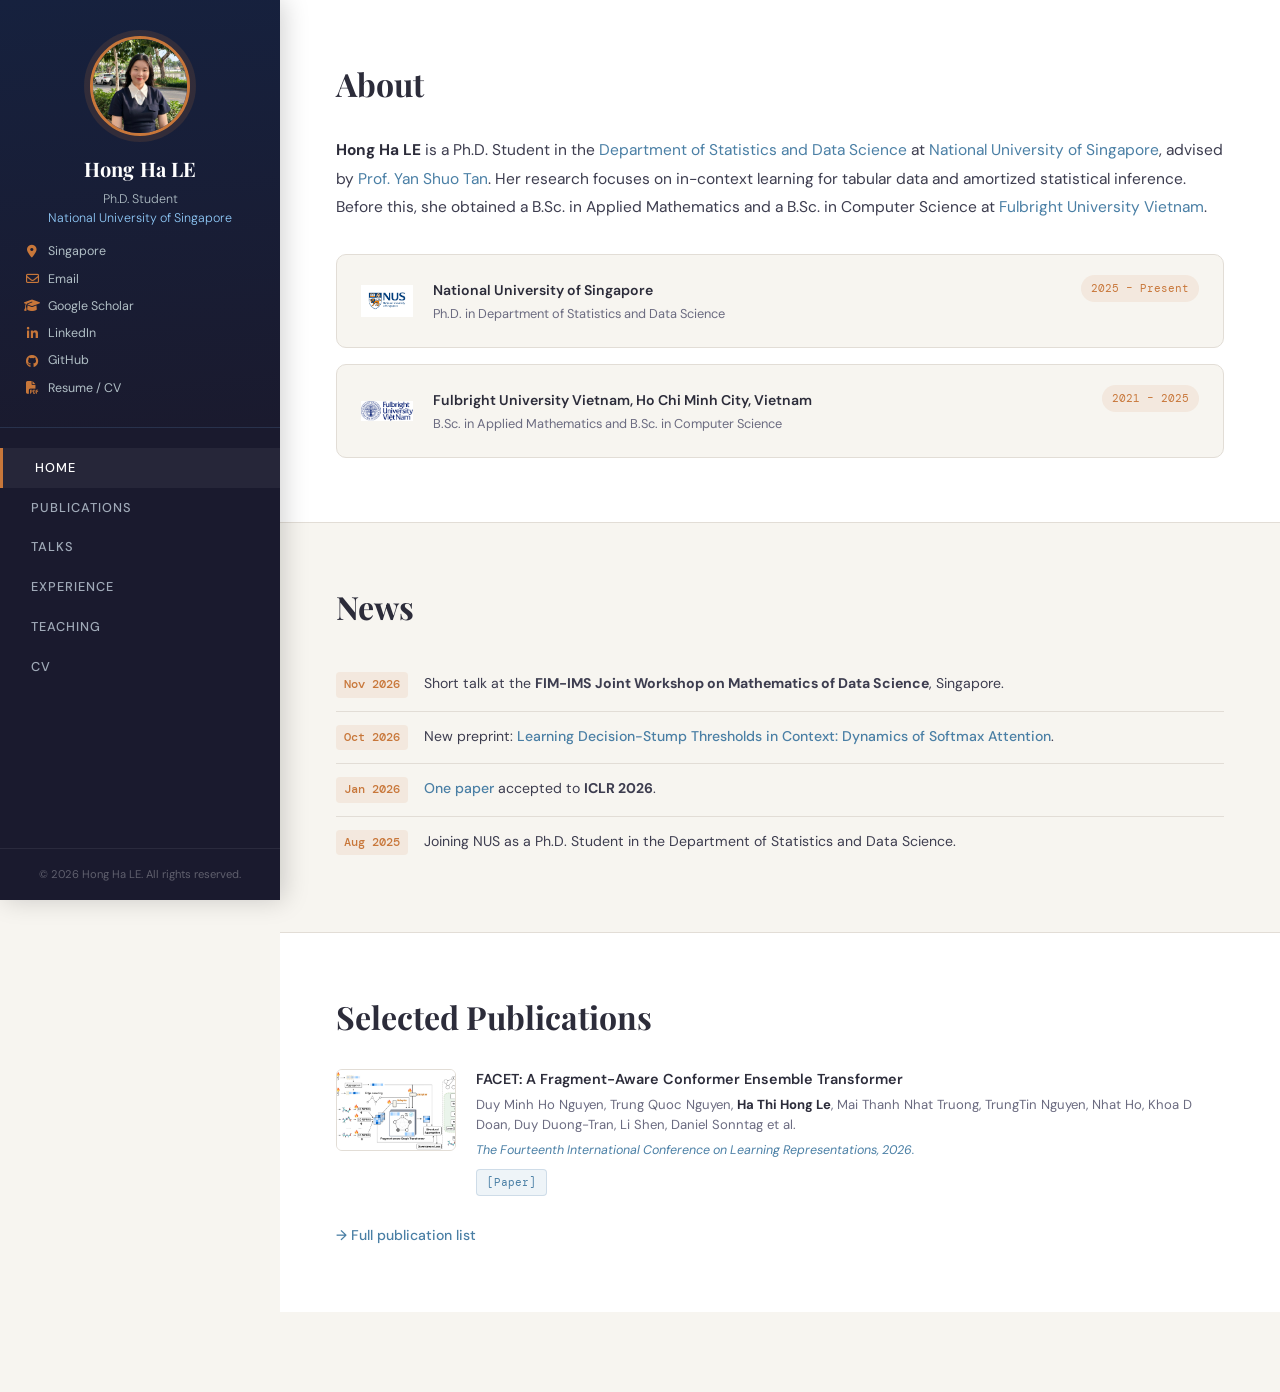
==== commit 3e036854: "." ====
--- a/index.html
+++ b/index.html
@@ -34,26 +34,25 @@
         <a href="https://nus.edu.sg" target="_blank">National University of Singapore</a>
       </div>
       <div class="sidebar-links">
+        <span><i class="fa-solid fa-location-dot"></i> Singapore</span>
         <a href="mailto:hongha@u.nus.edu"><i class="fa-regular fa-envelope"></i> Email </a>
         <a href="https://scholar.google.com/citations?user=NXaNcBgAAAAJ&hl=en" target="_blank"><i
             class="fa-solid fa-graduation-cap"></i> Google Scholar</a>
         <a href="https://www.linkedin.com/in/hale30/" target="_blank"><i class="fa-brands fa-linkedin-in"></i>
           LinkedIn</a>
         <a href="https://github.com/lthha" target="_blank"><i class="fa-brands fa-github"></i> GitHub</a>
-        <a href="resume.pdf" target="_blank"><i class="fa-solid fa-file-pdf"></i> Resume / CV</a>
+        <a href="cv/cv.pdf" target="_blank"><i class="fa-solid fa-file-pdf"></i> Resume / CV</a>
       </div>
     </div>
 
     <nav>
       <ul>
-        <li><a href="#home" class="nav-link active">Home</a></li>
-        <li><a href="#news" class="nav-link">News</a></li>
-        <li><a href="#publications" class="nav-link">Publications</a></li>
-        <li><a href="#experience" class="nav-link">Experience</a></li>
-        <!-- <li><a href="#research" class="nav-link">Research</a></li> -->
-        <!-- <li><a href="#blog" class="nav-link">Blog</a></li> -->
-        <li><a href="#teaching" class="nav-link">Teaching</a></li>
-        <!-- <li><a href="#misc" class="nav-link">Misc</a></li> -->
+        <li><a href="index.html" class="nav-link">Home</a></li>
+        <li><a href="publications.html" class="nav-link">Publications</a></li>
+        <li><a href="talks.html" class="nav-link">Talks</a></li>
+        <li><a href="experience.html" class="nav-link">Experience</a></li>
+        <li><a href="teaching.html" class="nav-link">Teaching</a></li>
+        <li><a href="cv/cv.pdf" class="nav-link" target="_blank">CV</a></li>
       </ul>
     </nav>
 
@@ -69,16 +68,16 @@
     <section class="section" id="home">
       <div class="fade-in">
         <!-- <div class="section-meta">Hello there!</div> -->
-        <h2 class="section-title">Biography</h2>
+        <h2 class="section-title">About</h2>
       </div>
 
       <p class="bio-text fade-in">
         <strong>Hong Ha LE</strong> is a Ph.D. Student in the <a href="https://www.stat.nus.edu.sg/">Department of
           Statistics and Data Science</a>
         at <a href="https://nus.edu.sg">National University of Singapore</a>, advised by <a
-          href="https://sites.google.com/view/yanshuotan/">Prof. Yan Shuo Tan</a>.
-        <!-- Her research focuses on In-context Learning. -->
-        Before this, she obtained her B.Sc. in Applied Mathematics and Computer Science at <a
+          href="https://yanshuotan.github.io/">Prof. Yan Shuo Tan</a>.
+        Her research focuses on in-context learning for tabular data and amortized statistical inference.
+        Before this, she obtained a B.Sc. in Applied Mathematics and a B.Sc. in Computer Science at <a
           href="https://fulbright.edu.vn/">Fulbright University Vietnam</a>.
       </p>
 
@@ -97,7 +96,7 @@
             alt="Fulbright">
           <div class="edu-info">
             <h4>Fulbright University Vietnam, Ho Chi Minh City, Vietnam</h4>
-            <p>Bachelor of Science in Applied Mathematics and Computer Science</p>
+            <p>B.Sc. in Applied Mathematics and B.Sc. in Computer Science</p>
           </div>
           <span class="edu-badge">2021 – 2025</span>
         </div>
@@ -112,6 +111,16 @@
       </div>
 
       <ul class="news-list">
+        <li class="news-item fade-in">
+          <span class="news-date">Nov 2026</span>
+          <span class="news-text">Short talk at the <strong>FIM-IMS Joint Workshop on Mathematics of Data
+              Science</strong>, Singapore.</span>
+        </li>
+        <li class="news-item fade-in">
+          <span class="news-date">Oct 2026</span>
+          <span class="news-text">New preprint: <a href="https://arxiv.org/abs/2610.07074">Learning Decision-Stump
+              Thresholds in Context: Dynamics of Softmax Attention</a>.</span>
+        </li>
         <li class="news-item fade-in">
           <span class="news-date">Jan 2026</span>
           <span class="news-text"><a href="https://openreview.net/pdf?id=cpwbXHvd2h">One paper</a> accepted to
@@ -132,12 +141,6 @@
         <h2 class="section-title">Selected Publications</h2>
       </div>
 
-      <div class="scholar-note fade-in">
-        <i class="fa-solid fa-graduation-cap"></i>
-        Check out my <a href="https://scholar.google.com/citations?user=NXaNcBgAAAAJ&hl=en" target="_blank">Google
-          Scholar</a> for the most up-to-date list of publications.
-      </div>
-
       <div class="pub-list">
 
         <div class="pub-item fade-in">
@@ -155,61 +158,8 @@
           </div>
         </div>
       </div>
-    </section>
-
-    <!-- EXPERIENCE -->
-    <section class="section" id="experience">
-      <div class="fade-in">
-        <h2 class="section-title">Experience</h2>
-      </div>
-
-      <div class="timeline">
-        <div class="timeline-item">
-          <div class="timeline-dot"></div>
-          <div class="tl-header">
-            <div class="tl-company"><a href="https://nus.edu.sg/" target="_blank">National University of
-                Singapore</a></div>
-            <span class="tl-date">Jan 2026 – Present</span>
-          </div>
-          <div class="tl-role">Graduate Teaching Assistant</div>
-          <div class="tl-desc">ST2334: Probability and Statistics</div>
-        </div>
-
-        <div class="timeline-item">
-          <div class="timeline-dot"></div>
-          <div class="tl-header">
-            <div class="tl-company"><a href="https://www.dfki.de/en" target="_blank">German Research Center for
-                Artificial Intelligence (DFKI)</a></div>
-            <span class="tl-date">Dec 2024 – June 2025</span>
-          </div>
-          <div class="tl-role">Research Intern</div>
-          <div class="tl-desc">Worked on Drug Discovery project using Graph Transformers.</div>
-        </div>
-
-        <div class="timeline-item">
-          <div class="timeline-dot"></div>
-          <div class="tl-header">
-            <div class="tl-company"><a href="https://athena.studio/" target="_blank">Athena Studio, Ho Chi Minh City,
-                Vietnam</a></div>
-            <span class="tl-date">Aug 2024 – June 2025</span>
-          </div>
-          <div class="tl-role">Quantitative Researcher</div>
-          <div class="tl-desc">Developed trading alphas and pipeline.</div>
-        </div>
-
-        <div class="timeline-item">
-          <div class="timeline-dot"></div>
-          <div class="tl-header">
-            <div class="tl-company"><a href="https://fulbright.edu.vn/" target="_blank">Fulbright University Vietnam</a>
-            </div>
-            <span class="tl-date">Sep 2022 – Dec 2023</span>
-          </div>
-          <div class="tl-role">Teaching Assistant</div>
-          <div class="tl-desc">CS104: Introduction to Computer Science, MATH308: Statistical Learning, MATH105:
-            Introduction to Data Analysis, MATH101: Calculus</div>
-        </div>
-
-      </div>
+
+      <a class="more-link fade-in" href="publications.html">→ Full publication list</a>
     </section>
 
     <!-- RESEARCH (commented out)
@@ -267,29 +217,6 @@
     </section>
     -->
 
-    <!-- ── TEACHING ──────────────────────────────────────── -->
-    <section class="section" id="teaching">
-      <div class="fade-in">
-        <!-- <div class="section-meta">Mentorship & Instruction</div> -->
-        <h2 class="section-title">Teaching</h2>
-      </div>
-
-      <div class="services-section fade-in">
-        <h3>National University of Singapore</h3>
-        <ul class="service-list" style="margin-bottom: 24px;">
-          <li><b>ST2334:</b> Probability and Statistics</li>
-        </ul>
-
-        <h3>Fulbright University Vietnam</h3>
-        <ul class="service-list">
-          <li><b>CS104:</b> Introduction to Computer Science</li>
-          <li><b>MATH308:</b> Statistical Learning</li>
-          <li><b>MATH105:</b> Introduction to Data Analysis</li>
-          <li><b>MATH101:</b> Calculus</li>
-        </ul>
-      </div>
-    </section>
-
     <!--
     <section class="section" id="misc">
       <div class="fade-in">
@@ -359,7 +286,7 @@
 
       <div class="visitors-map-wrap fade-in">
         <div class="visitors-map-label">🌏 Visitors around the world</div>
-        <script type="text/javascript" id="clustrmaps" src="//clustrmaps.com/map_v2.js?d=YOUR_MAP_ID&cl=ffffff&w=a"></script>
+        <script type='text/javascript' id='clustrmaps' src='//cdn.clustrmaps.com/map_v2.js?cl=ffffff&w=300&t=n&d=7KeGvkZt9CQPgxpTWUU1JJLZN50oeGoRVE39uC1-jqA&cmo=3acc3a&co=2d78ad&cmn=f0f236&ct=ffffff'></script>
         <noscript>
           <a href="https://clustrmaps.com" title="Visitor Map">
             <img src="//clustrmaps.com/map_v2.png?d=YOUR_MAP_ID" alt="Visitor Map" style="width:100%;border-radius:12px;" />
--- a/css/style.css
+++ b/css/style.css
@@ -137,7 +137,8 @@
   text-align: left;
 }
 
-.sidebar-links a {
+.sidebar-links a,
+.sidebar-links span {
   color: #b0bec5;
   font-size: 0.78rem;
   display: flex;
@@ -986,6 +987,35 @@
   }
 }
 
+/* ── MULTI-PAGE ─────────────────────────────────────── */
+/* A page with a single section fills the viewport height */
+.section:only-child {
+  min-height: 100vh;
+}
+
+#talks {
+  background: var(--surface);
+}
+
+.more-link {
+  display: inline-block;
+  margin-top: 28px;
+  font-size: 0.88rem;
+  font-weight: 500;
+}
+
+.pub-group-title {
+  font-family: var(--serif);
+  font-size: 1.25rem;
+  font-weight: 600;
+  color: var(--text);
+  margin: 8px 0 18px;
+}
+
+.pub-list + .pub-group-title {
+  margin-top: 40px;
+}
+
 /* ── UTILITY ────────────────────────────────────────── */
 .scholar-note {
   font-size: 0.85rem;
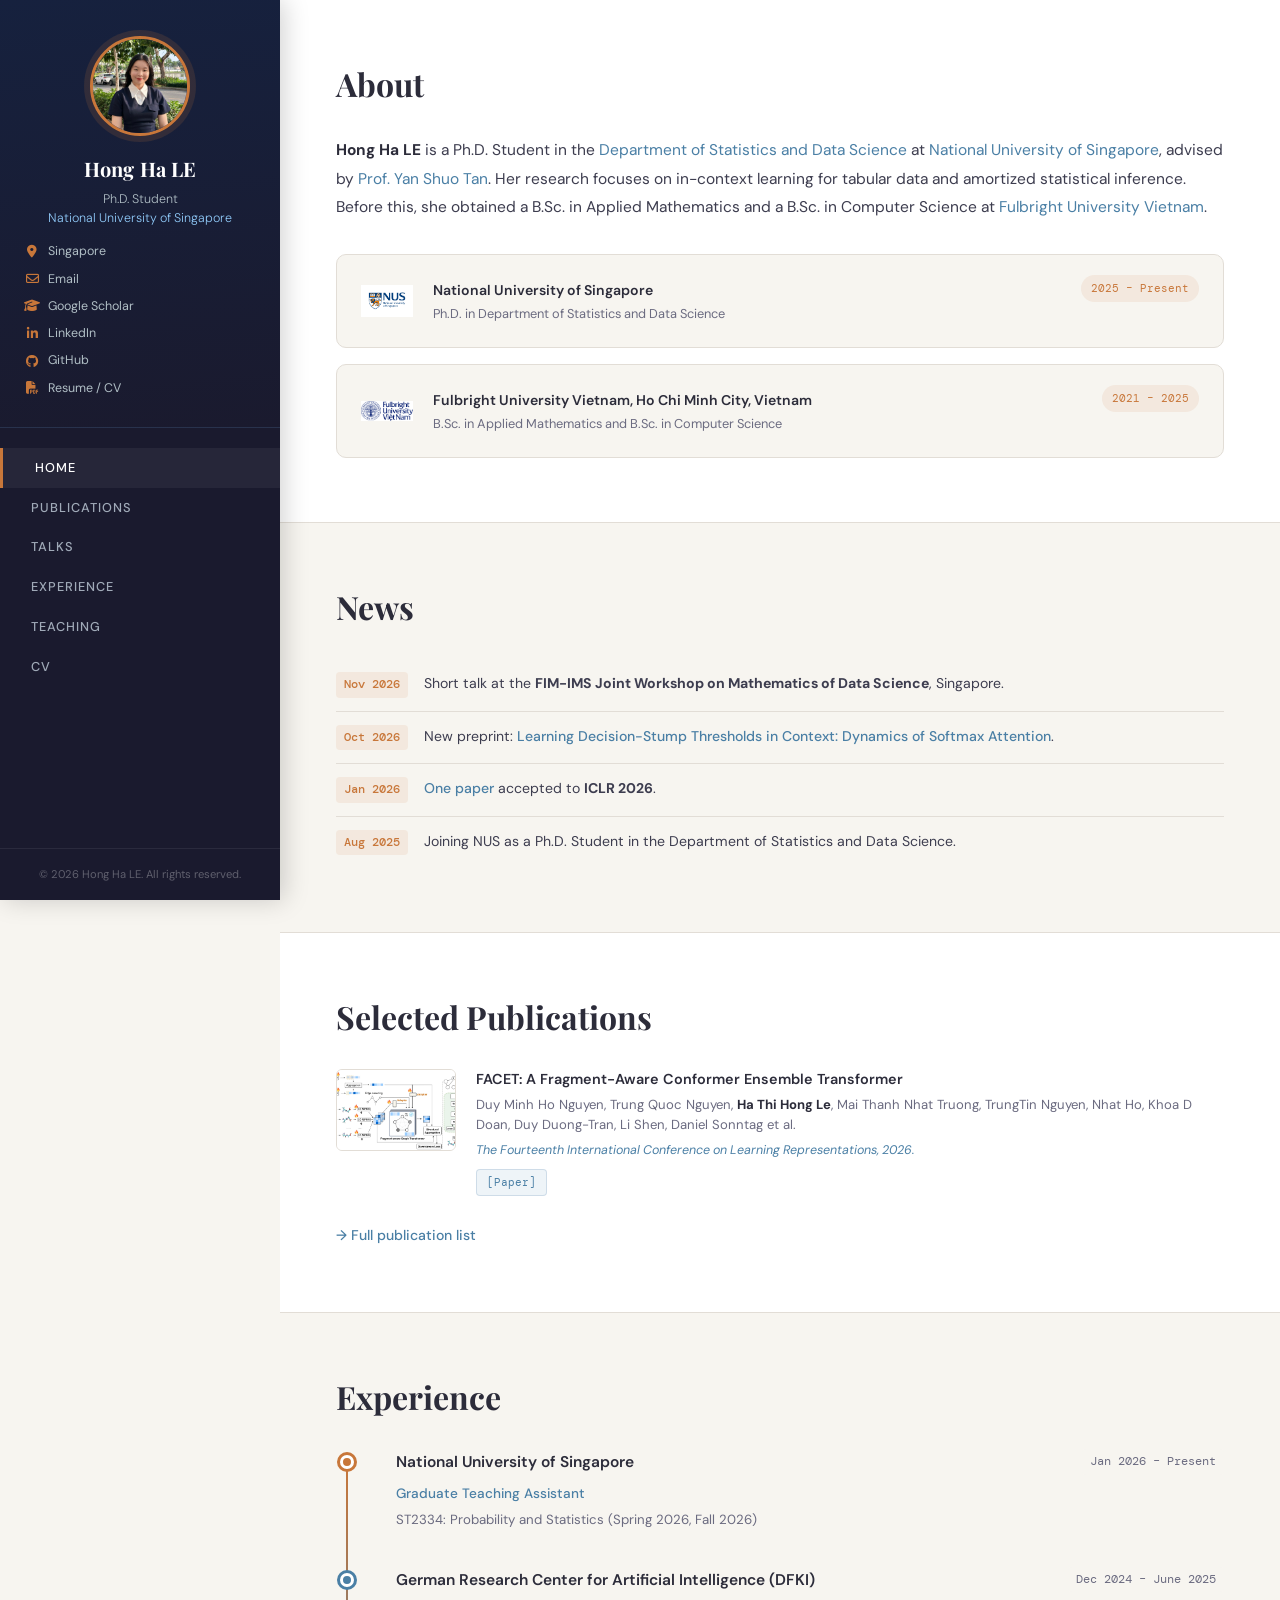
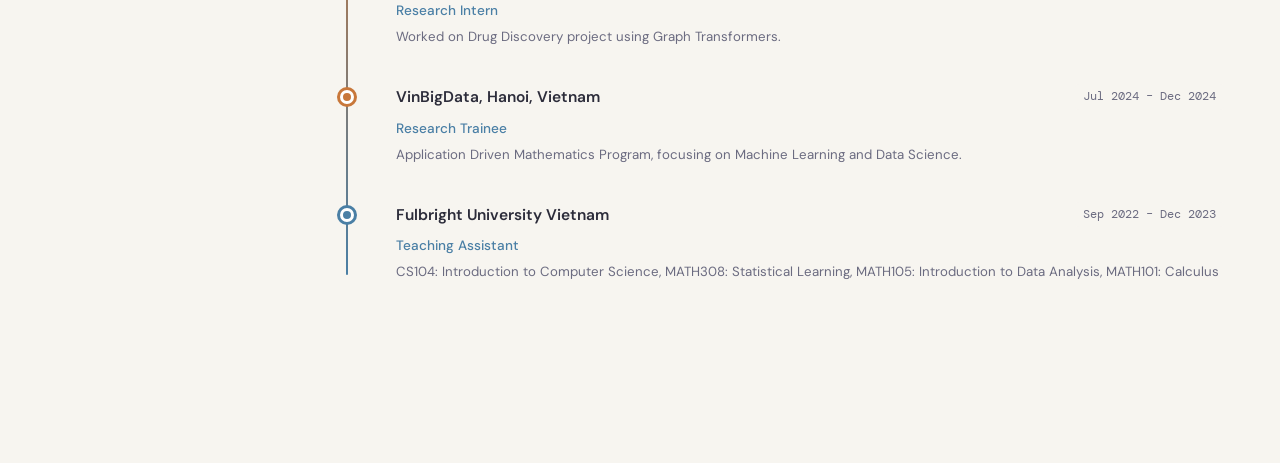
==== commit 76411c5c: "." ====
--- a/index.html
+++ b/index.html
@@ -50,7 +50,7 @@
         <li><a href="index.html" class="nav-link">Home</a></li>
         <li><a href="publications.html" class="nav-link">Publications</a></li>
         <li><a href="talks.html" class="nav-link">Talks</a></li>
-        <li><a href="experience.html" class="nav-link">Experience</a></li>
+        <li><a href="index.html#experience" class="nav-link">Experience</a></li>
         <li><a href="teaching.html" class="nav-link">Teaching</a></li>
         <li><a href="cv/cv.pdf" class="nav-link" target="_blank">CV</a></li>
       </ul>
@@ -162,6 +162,61 @@
       <a class="more-link fade-in" href="publications.html">→ Full publication list</a>
     </section>
 
+    <!-- EXPERIENCE -->
+    <section class="section" id="experience">
+      <div class="fade-in">
+        <h2 class="section-title">Experience</h2>
+      </div>
+
+      <div class="timeline">
+        <div class="timeline-item">
+          <div class="timeline-dot"></div>
+          <div class="tl-header">
+            <div class="tl-company"><a href="https://nus.edu.sg/" target="_blank">National University of
+                Singapore</a></div>
+            <span class="tl-date">Jan 2026 – Present</span>
+          </div>
+          <div class="tl-role">Graduate Teaching Assistant</div>
+          <div class="tl-desc">ST2334: Probability and Statistics (Spring 2026, Fall 2026)</div>
+        </div>
+
+        <div class="timeline-item">
+          <div class="timeline-dot"></div>
+          <div class="tl-header">
+            <div class="tl-company"><a href="https://www.dfki.de/en" target="_blank">German Research Center for
+                Artificial Intelligence (DFKI)</a></div>
+            <span class="tl-date">Dec 2024 – June 2025</span>
+          </div>
+          <div class="tl-role">Research Intern</div>
+          <div class="tl-desc">Worked on Drug Discovery project using Graph Transformers.</div>
+        </div>
+
+        <div class="timeline-item">
+          <div class="timeline-dot"></div>
+          <div class="tl-header">
+            <div class="tl-company"><a href="https://vinbigdata.com/en" target="_blank">VinBigData, Hanoi,
+                Vietnam</a></div>
+            <span class="tl-date">Jul 2024 – Dec 2024</span>
+          </div>
+          <div class="tl-role">Research Trainee</div>
+          <div class="tl-desc">Application Driven Mathematics Program, focusing on Machine Learning and Data
+            Science.</div>
+        </div>
+
+        <div class="timeline-item">
+          <div class="timeline-dot"></div>
+          <div class="tl-header">
+            <div class="tl-company"><a href="https://fulbright.edu.vn/" target="_blank">Fulbright University Vietnam</a>
+            </div>
+            <span class="tl-date">Sep 2022 – Dec 2023</span>
+          </div>
+          <div class="tl-role">Teaching Assistant</div>
+          <div class="tl-desc">CS104: Introduction to Computer Science, MATH308: Statistical Learning, MATH105:
+            Introduction to Data Analysis, MATH101: Calculus</div>
+        </div>
+      </div>
+    </section>
+
     <!-- RESEARCH (commented out)
     <section class="section" id="research">
       <div class="fade-in">
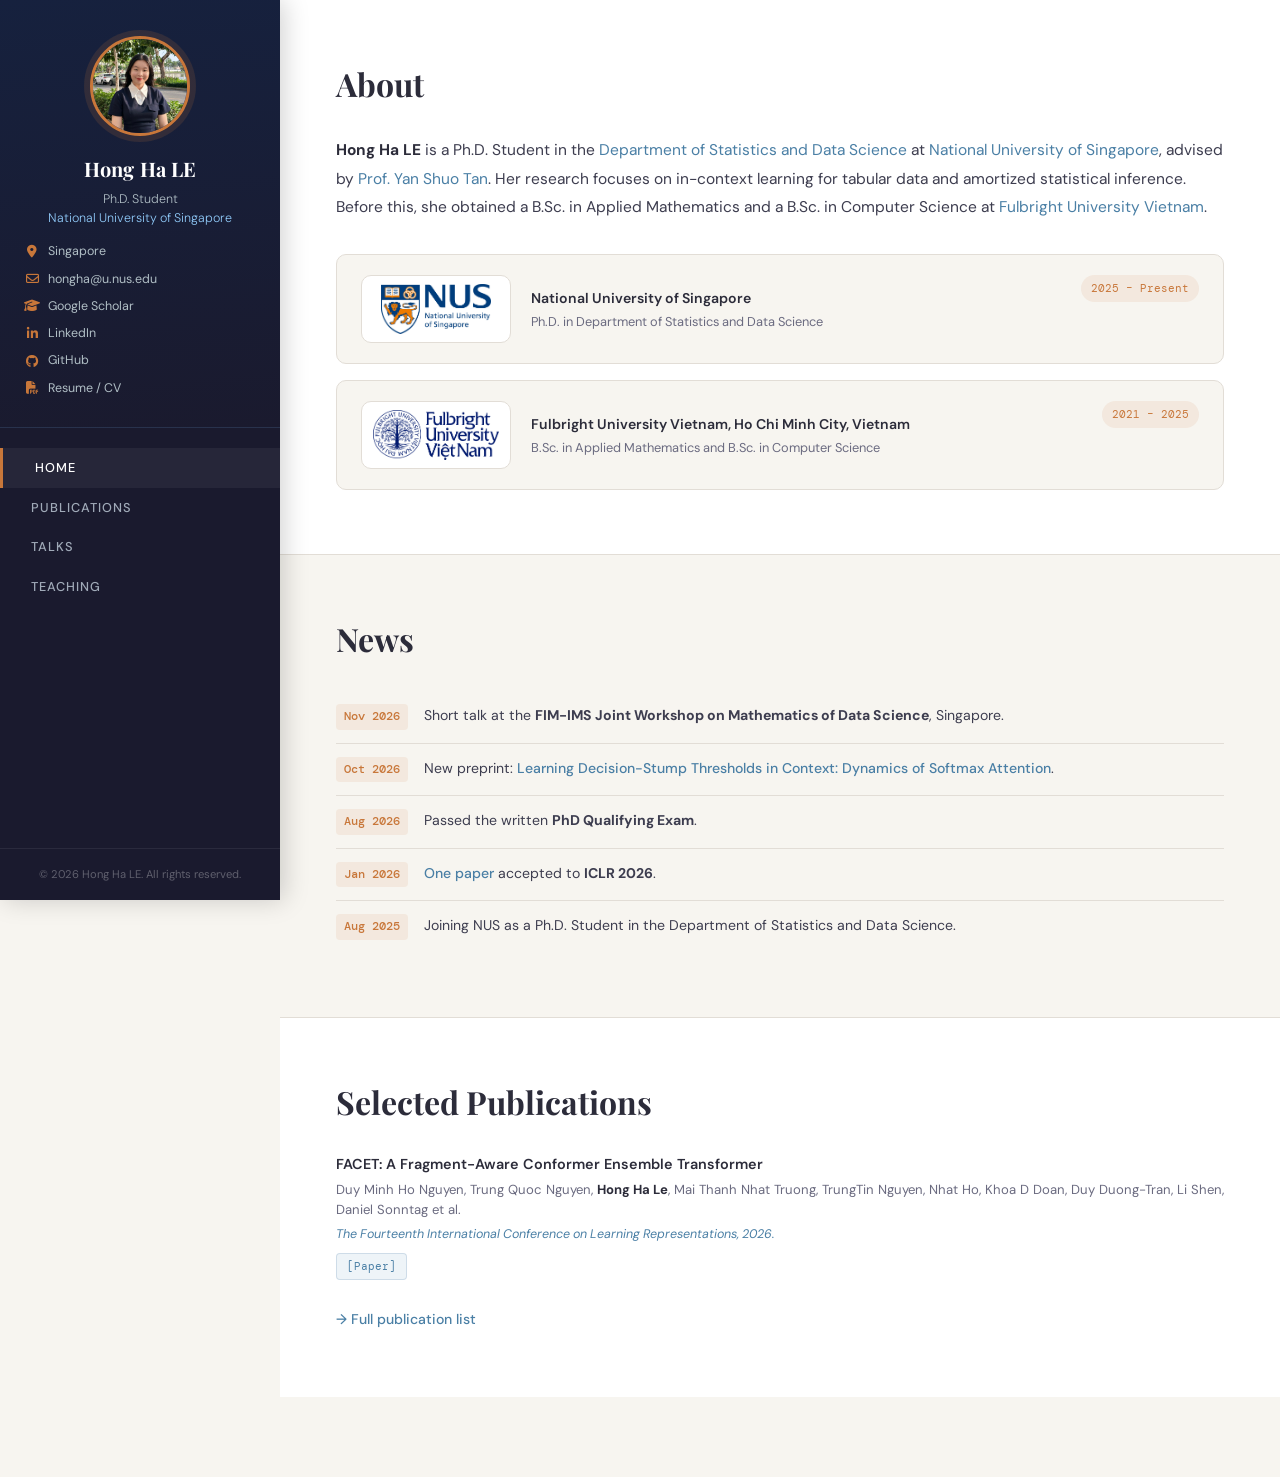
==== commit 0e403df9: "." ====
--- a/index.html
+++ b/index.html
@@ -35,7 +35,7 @@
       </div>
       <div class="sidebar-links">
         <span><i class="fa-solid fa-location-dot"></i> Singapore</span>
-        <a href="mailto:hongha@u.nus.edu"><i class="fa-regular fa-envelope"></i> Email </a>
+        <a href="mailto:hongha@u.nus.edu"><i class="fa-regular fa-envelope"></i> hongha@u.nus.edu</a>
         <a href="https://scholar.google.com/citations?user=NXaNcBgAAAAJ&hl=en" target="_blank"><i
             class="fa-solid fa-graduation-cap"></i> Google Scholar</a>
         <a href="https://www.linkedin.com/in/hale30/" target="_blank"><i class="fa-brands fa-linkedin-in"></i>
@@ -50,9 +50,7 @@
         <li><a href="index.html" class="nav-link">Home</a></li>
         <li><a href="publications.html" class="nav-link">Publications</a></li>
         <li><a href="talks.html" class="nav-link">Talks</a></li>
-        <li><a href="index.html#experience" class="nav-link">Experience</a></li>
         <li><a href="teaching.html" class="nav-link">Teaching</a></li>
-        <li><a href="cv/cv.pdf" class="nav-link" target="_blank">CV</a></li>
       </ul>
     </nav>
 
@@ -83,8 +81,7 @@
 
       <div class="edu-cards fade-in">
         <div class="edu-card">
-          <img class="edu-logo" style="object-fit: contain; background: transparent;"
-            src="images/nus_logo_full-horizontal.jpg" alt="NUS">
+          <img class="edu-logo" src="images/nus_logo_trimmed.png" alt="NUS">
           <div class="edu-info">
             <h4>National University of Singapore</h4>
             <p>Ph.D. in Department of Statistics and Data Science</p>
@@ -92,8 +89,7 @@
           <span class="edu-badge">2025 – Present</span>
         </div>
         <div class="edu-card">
-          <img class="edu-logo" style="object-fit: contain; background: transparent;" src="images/fulbright_logo.webp"
-            alt="Fulbright">
+          <img class="edu-logo" src="images/fulbright_logo.webp" alt="Fulbright">
           <div class="edu-info">
             <h4>Fulbright University Vietnam, Ho Chi Minh City, Vietnam</h4>
             <p>B.Sc. in Applied Mathematics and B.Sc. in Computer Science</p>
@@ -122,6 +118,10 @@
               Thresholds in Context: Dynamics of Softmax Attention</a>.</span>
         </li>
         <li class="news-item fade-in">
+          <span class="news-date">Aug 2026</span>
+          <span class="news-text">Passed the written <strong>PhD Qualifying Exam</strong>.</span>
+        </li>
+        <li class="news-item fade-in">
           <span class="news-date">Jan 2026</span>
           <span class="news-text"><a href="https://openreview.net/pdf?id=cpwbXHvd2h">One paper</a> accepted to
             <strong>ICLR 2026</strong>.</span>
@@ -144,12 +144,9 @@
       <div class="pub-list">
 
         <div class="pub-item fade-in">
-          <div class="pub-thumb">
-            <img src="images/publications/FACET.png" alt="FACET">
-          </div>
           <div class="pub-body">
             <div class="pub-title">FACET: A Fragment-Aware Conformer Ensemble Transformer</div>
-            <div class="pub-authors">Duy Minh Ho Nguyen, Trung Quoc Nguyen, <strong>Ha Thi Hong Le</strong>, Mai Thanh
+            <div class="pub-authors">Duy Minh Ho Nguyen, Trung Quoc Nguyen, <strong>Hong Ha Le</strong>, Mai Thanh
               Nhat Truong, TrungTin Nguyen, Nhat Ho, Khoa D Doan, Duy Duong-Tran, Li Shen, Daniel Sonntag et al.</div>
             <div class="pub-venue">The Fourteenth International Conference on Learning Representations, 2026.</div>
             <div class="pub-links">
@@ -162,7 +159,7 @@
       <a class="more-link fade-in" href="publications.html">→ Full publication list</a>
     </section>
 
-    <!-- EXPERIENCE -->
+    <!-- EXPERIENCE (commented out)
     <section class="section" id="experience">
       <div class="fade-in">
         <h2 class="section-title">Experience</h2>
@@ -216,6 +213,7 @@
         </div>
       </div>
     </section>
+    -->
 
     <!-- RESEARCH (commented out)
     <section class="section" id="research">
--- a/css/style.css
+++ b/css/style.css
@@ -270,17 +270,24 @@
   transform: translateY(-2px);
 }
 
+/* Full horizontal logo in a white tile: same box for every school so text lines up */
 .edu-logo {
-  width: 52px;
-  height: 52px;
-  border-radius: 8px;
-  background: #d0e8f2;
-  display: flex;
-  align-items: center;
-  justify-content: center;
+  width: 150px;
+  height: 68px;
+  padding: 8px 10px;
+  border-radius: 10px;
+  background: var(--surface);
+  border: 1px solid var(--border);
+  object-fit: contain;
   flex-shrink: 0;
-  font-size: 1.4rem;
-  color: var(--accent2);
+}
+
+@media (max-width: 768px) {
+  .edu-logo {
+    width: 110px;
+    height: 52px;
+    padding: 6px 8px;
+  }
 }
 
 .edu-info h4 {
